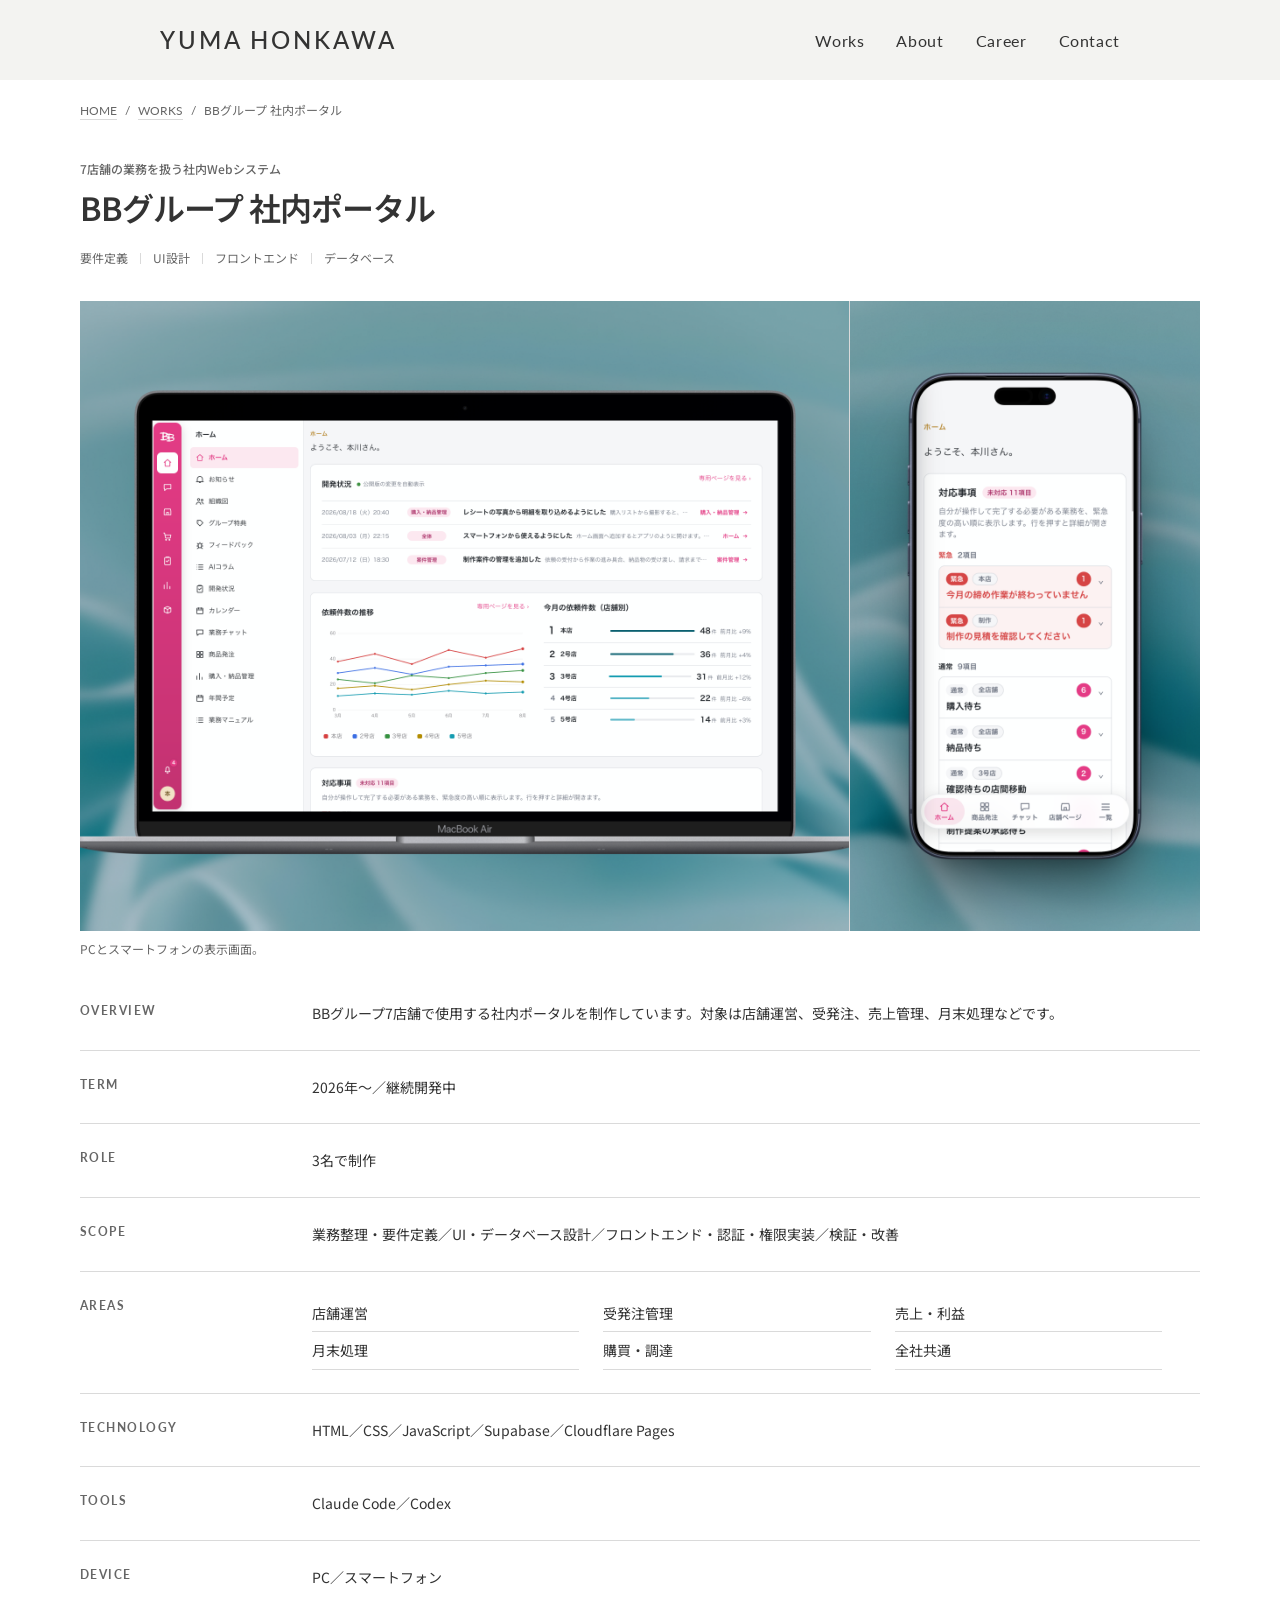
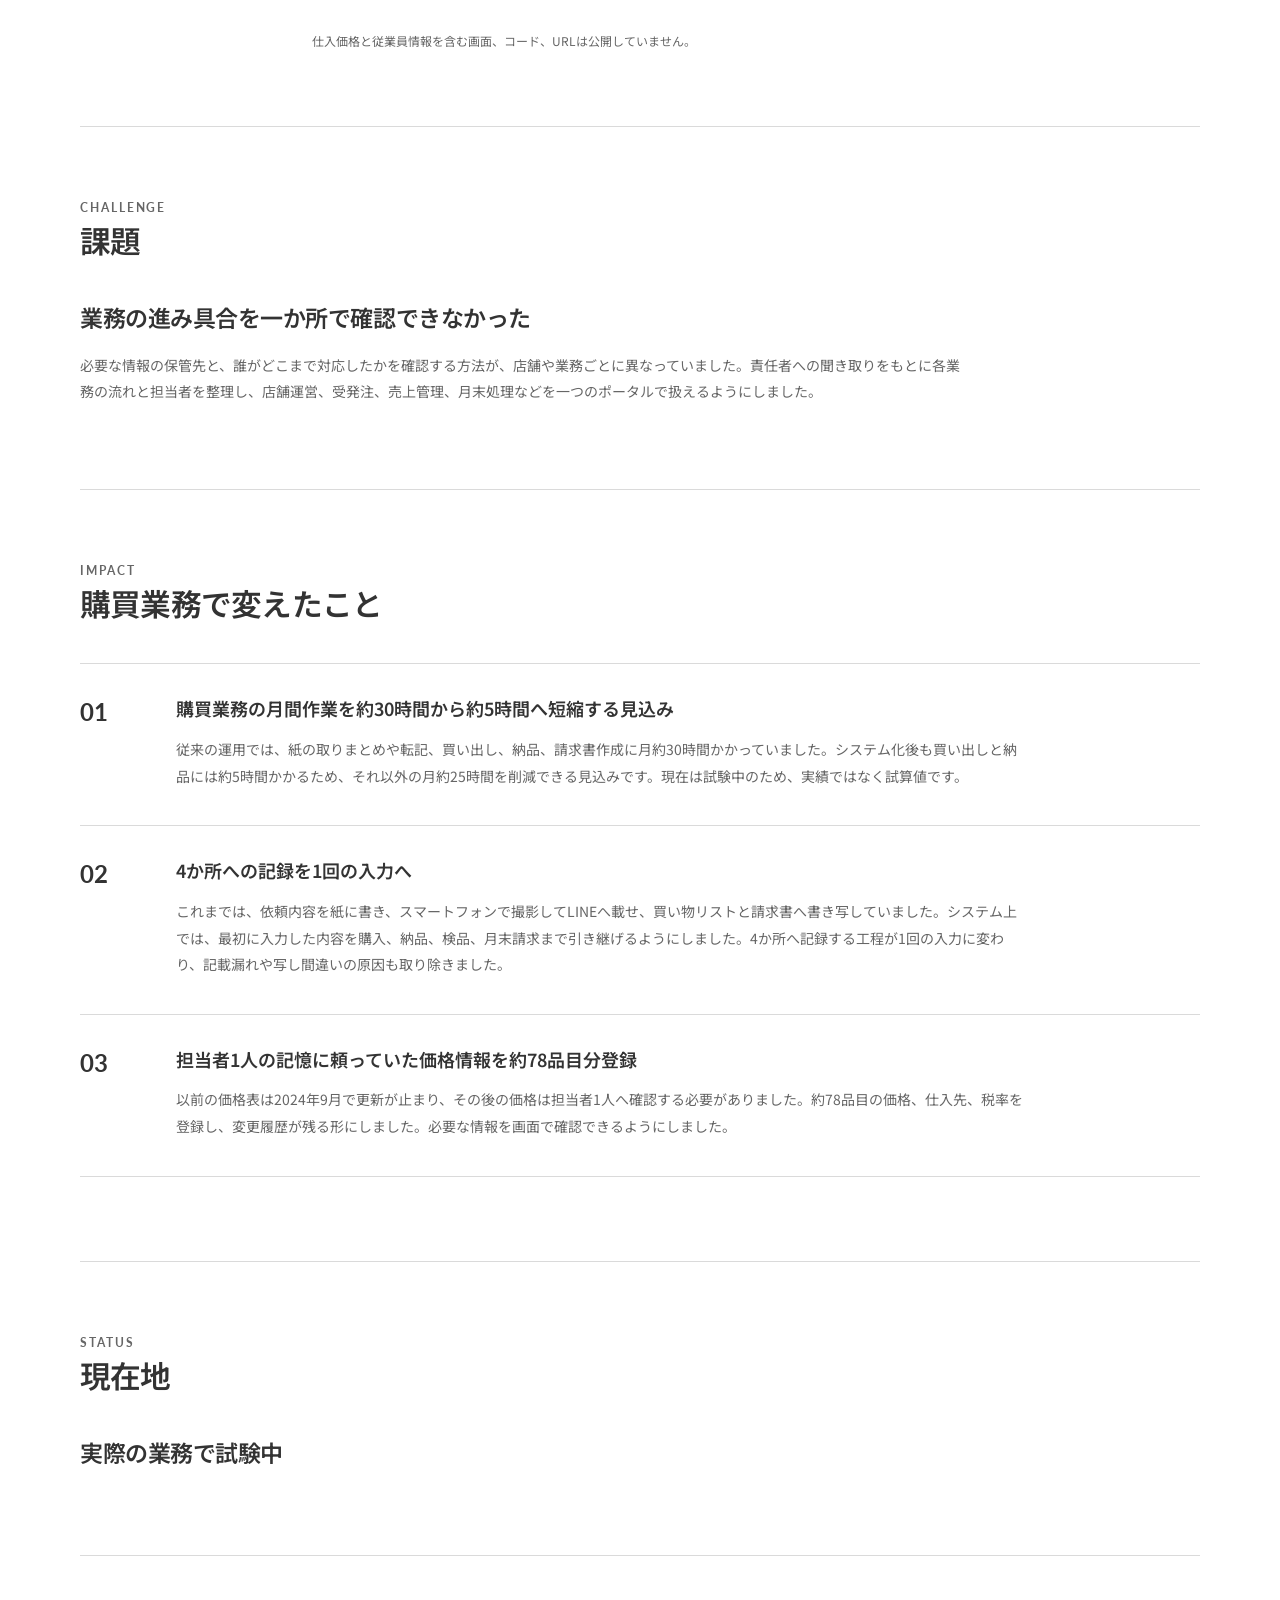
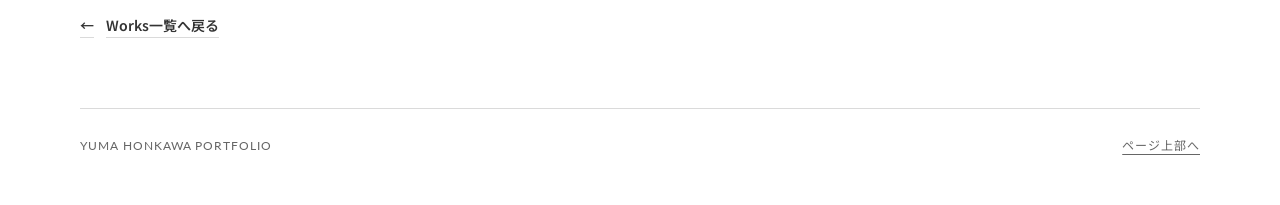
==== bb-portal.html @ 1f968e73 "works詳細ページ制作" ====
<!doctype html>
<html lang="ja">
    <head>
        <meta charset="UTF-8" />
        <meta name="viewport" content="width=device-width, initial-scale=1.0" />
        <title>BBグループ 社内ポータル｜本川悠真 Portfolio</title>
        <meta name="description" content="7店舗の複数業務を扱う社内ポータルの制作実績。" />

        <link rel="icon" href="favicon.ico" sizes="16x16 32x32 48x48" />
        <link rel="apple-touch-icon" href="apple-touch-icon.png" />

        <meta property="og:type" content="article" />
        <meta property="og:url" content="https://yuma-honkawa2026.github.io/bb-portal.html" />
        <meta property="og:title" content="BBグループ 社内ポータル｜本川悠真 Portfolio" />
        <meta property="og:description" content="7店舗の複数業務を扱う社内ポータルの制作実績。" />
        <meta property="og:site_name" content="本川悠真のPortfolio-Site" />
        <meta property="og:locale" content="ja_JP" />
        <meta property="og:image" content="https://yuma-honkawa2026.github.io/images/bb-portal-desktop.png" />

        <link rel="preconnect" href="https://fonts.googleapis.com" />
        <link rel="preconnect" href="https://fonts.gstatic.com" crossorigin />
        <link
            href="https://fonts.googleapis.com/css2?family=Lato:wght@400;500;700&family=Noto+Sans+JP:wght@300;400;500;600;700&display=swap"
            rel="stylesheet"
        />

        <link rel="stylesheet" href="css/ress.css" />
        <link rel="stylesheet" href="css/style.css" />
        <link rel="stylesheet" href="css/work-detail.css" />
    </head>

    <body class="p-case" id="top">
        <header class="l-header">
            <nav class="p-gnav" aria-label="グローバルナビゲーション">
                <a class="l-header__logo" href="./">YUMA HONKAWA</a>

                <ul class="p-gnav__list">
                    <li class="p-gnav__item"><a class="p-gnav__link" href="index.html#works">Works</a></li>
                    <li class="p-gnav__item"><a class="p-gnav__link" href="index.html#about">About</a></li>
                    <li class="p-gnav__item"><a class="p-gnav__link" href="index.html#career">Career</a></li>
                    <li class="p-gnav__item"><a class="p-gnav__link" href="index.html#contact">Contact</a></li>
                </ul>
            </nav>
        </header>

        <main class="p-case__main">
            <nav class="p-case__breadcrumb" aria-label="パンくずリスト">
                <a href="./">HOME</a>
                <span aria-hidden="true">/</span>
                <a href="index.html#works">WORKS</a>
                <span aria-hidden="true">/</span>
                <span>BBグループ 社内ポータル</span>
            </nav>

            <article>
                <header class="p-case__header">
                    <p class="p-case__type">7店舗の業務を扱う社内Webシステム</p>
                    <h1 class="p-case__title">BBグループ 社内ポータル</h1>
                    <ul class="p-case__fields" aria-label="制作分野">
                        <li>要件定義</li>
                        <li>UI設計</li>
                        <li>フロントエンド</li>
                        <li>データベース</li>
                    </ul>
                </header>

                <figure class="p-case__visual">
                    <div class="p-case__showcase">
                        <div class="p-case__panel p-case__panel--desktop">
                            <img src="images/bb-portal-desktop.png" alt="ノートパソコンに表示した社内ポータルのPC画面" />
                        </div>
                        <div class="p-case__panel p-case__panel--mobile">
                            <img src="images/bb-portal-mobile.png" alt="スマートフォンに表示した社内ポータルの画面" />
                        </div>
                    </div>
                    <figcaption>PCとスマートフォンの表示画面。</figcaption>
                </figure>

                <section class="p-case__facts" aria-label="制作情報">
                    <dl>
                        <div class="p-case__fact p-case__fact--overview">
                            <dt>OVERVIEW</dt>
                            <dd>BBグループ7店舗で使用する社内ポータルを制作しています。対象は店舗運営、受発注、売上管理、月末処理などです。</dd>
                        </div>
                        <div class="p-case__fact">
                            <dt>TERM</dt>
                            <dd>2026年〜／継続開発中</dd>
                        </div>
                        <div class="p-case__fact">
                            <dt>ROLE</dt>
                            <dd>3名で制作</dd>
                        </div>
                        <div class="p-case__fact">
                            <dt>SCOPE</dt>
                            <dd>業務整理・要件定義／UI・データベース設計／フロントエンド・認証・権限実装／検証・改善</dd>
                        </div>
                        <div class="p-case__fact">
                            <dt>AREAS</dt>
                            <dd>
                                <ul class="p-case__areas">
                                    <li>店舗運営</li>
                                    <li>受発注管理</li>
                                    <li>売上・利益</li>
                                    <li>月末処理</li>
                                    <li>購買・調達</li>
                                    <li>全社共通</li>
                                </ul>
                            </dd>
                        </div>
                        <div class="p-case__fact">
                            <dt>TECHNOLOGY</dt>
                            <dd>HTML／CSS／JavaScript／Supabase／Cloudflare Pages</dd>
                        </div>
                        <div class="p-case__fact">
                            <dt>TOOLS</dt>
                            <dd>Claude Code／Codex</dd>
                        </div>
                        <div class="p-case__fact">
                            <dt>DEVICE</dt>
                            <dd>PC／スマートフォン</dd>
                        </div>
                    </dl>
                    <p class="p-case__confidentiality">仕入価格と従業員情報を含む画面、コード、URLは公開していません。</p>
                </section>

                <section class="p-case__section" aria-labelledby="challenge-title">
                    <div class="p-case__section-head">
                        <p>CHALLENGE</p>
                        <h2 id="challenge-title">課題</h2>
                    </div>
                    <div class="p-case__section-body">
                        <h3>業務の進み具合を一か所で確認できなかった</h3>
                        <p>
                            必要な情報の保管先と、誰がどこまで対応したかを確認する方法が、店舗や業務ごとに異なっていました。責任者への聞き取りをもとに各業務の流れと担当者を整理し、店舗運営、受発注、売上管理、月末処理などを一つのポータルで扱えるようにしました。
                        </p>
                    </div>
                </section>

                <section class="p-case__section" aria-labelledby="approach-title">
                    <div class="p-case__section-head">
                        <p>IMPACT</p>
                        <h2 id="approach-title">購買業務で変えたこと</h2>
                    </div>
                    <ol class="p-case__points">
                        <li>
                            <span class="p-case__point-number">01</span>
                            <div>
                                <h3>購買業務の月間作業を約30時間から約5時間へ短縮する見込み</h3>
                                <p>
                                    従来の運用では、紙の取りまとめや転記、買い出し、納品、請求書作成に月約30時間かかっていました。システム化後も買い出しと納品には約5時間かかるため、それ以外の月約25時間を削減できる見込みです。現在は試験中のため、実績ではなく試算値です。
                                </p>
                            </div>
                        </li>
                        <li>
                            <span class="p-case__point-number">02</span>
                            <div>
                                <h3>4か所への記録を1回の入力へ</h3>
                                <p>
                                    これまでは、依頼内容を紙に書き、スマートフォンで撮影してLINEへ載せ、買い物リストと請求書へ書き写していました。システム上では、最初に入力した内容を購入、納品、検品、月末請求まで引き継げるようにしました。4か所へ記録する工程が1回の入力に変わり、記載漏れや写し間違いの原因も取り除きました。
                                </p>
                            </div>
                        </li>
                        <li>
                            <span class="p-case__point-number">03</span>
                            <div>
                                <h3>担当者1人の記憶に頼っていた価格情報を約78品目分登録</h3>
                                <p>
                                    以前の価格表は2024年9月で更新が止まり、その後の価格は担当者1人へ確認する必要がありました。約78品目の価格、仕入先、税率を登録し、変更履歴が残る形にしました。必要な情報を画面で確認できるようにしました。
                                </p>
                            </div>
                        </li>
                    </ol>
                </section>

                <section class="p-case__section" aria-labelledby="outcome-title">
                    <div class="p-case__section-head">
                        <p>STATUS</p>
                        <h2 id="outcome-title">現在地</h2>
                    </div>
                    <div class="p-case__section-body">
                        <h3>実際の業務で試験中</h3>
                    </div>
                </section>
            </article>

            <nav class="p-case__back" aria-label="作品一覧へ戻る">
                <a href="index.html#works">
                    <span aria-hidden="true">←</span>
                    <span>Works一覧へ戻る</span>
                </a>
            </nav>
        </main>

        <footer class="p-case__footer">
            <p>YUMA HONKAWA PORTFOLIO</p>
            <a href="#top">ページ上部へ</a>
        </footer>
    </body>
</html>
---- css/ress.css ----
/* resset.dev • v5.0.2 */

/* # =================================================================
  # Global selectors
   # ================================================================= */

html {
  box-sizing: border-box;
  -webkit-text-size-adjust: 100%; /* Prevent adjustments of font size after orientation changes in iOS */
  word-break: normal;
  -moz-tab-size: 4;
  tab-size: 4;
}

*,
::before,
::after {
  background-repeat: no-repeat; /* Set `background-repeat: no-repeat` to all elements and pseudo elements */
  box-sizing: inherit;
}

::before,
::after {
  text-decoration: inherit; /* Inherit text-decoration and vertical align to ::before and ::after pseudo elements */
  vertical-align: inherit;
}

* {
  padding: 0; /* Reset `padding` and `margin` of all elements */
  margin: 0;
}

/* # =================================================================
  # General elements
   # ================================================================= */

hr {
  overflow: visible; /* Show the overflow in Edge and IE */
  height: 0; /* Add the correct box sizing in Firefox */
  color: inherit; /* Correct border color in Firefox. */
}

details,
main {
  display: block; /* Render the `main` element consistently in IE. */
}

summary {
  display: list-item; /* Add the correct display in all browsers */
}

small {
  font-size: 80%; /* Set font-size to 80% in `small` elements */
}

[hidden] {
  display: none; /* Add the correct display in IE */
}

abbr[title] {
  border-bottom: none; /* Remove the bottom border in Chrome 57 */
  /* Add the correct text decoration in Chrome, Edge, IE, Opera, and Safari */
  text-decoration: underline;
  text-decoration: underline dotted;
}

a {
  background-color: transparent; /* Remove the gray background on active links in IE 10 */
}

a:active,
a:hover {
  outline-width: 0; /* Remove the outline when hovering in all browsers */
}

code,
kbd,
pre,
samp {
  font-family: monospace, monospace; /* Specify the font family of code elements */
}

pre {
  font-size: 1em; /* Correct the odd `em` font sizing in all browsers */
}

b,
strong {
  font-weight: bolder; /* Add the correct font weight in Chrome, Edge, and Safari */
}

/* https://gist.github.com/unruthless/413930 */
sub,
sup {
  font-size: 75%;
  line-height: 0;
  position: relative;
  vertical-align: baseline;
}

sub {
  bottom: -0.25em;
}

sup {
  top: -0.5em;
}

table {
  border-color: inherit; /* Correct border color in all Chrome, Edge, and Safari. */
  text-indent: 0; /* Remove text indentation in Chrome, Edge, and Safari */
}

iframe {
  border-style: none;
}

/* # =================================================================
  # Forms
   # ================================================================= */

input {
  border-radius: 0;
}

[type='number']::-webkit-inner-spin-button,
[type='number']::-webkit-outer-spin-button {
  height: auto; /* Correct the cursor style of increment and decrement buttons in Chrome */
}

[type='search'] {
  -webkit-appearance: textfield; /* Correct the odd appearance in Chrome and Safari */
  outline-offset: -2px; /* Correct the outline style in Safari */
}

[type='search']::-webkit-search-decoration {
  -webkit-appearance: none; /* Remove the inner padding in Chrome and Safari on macOS */
}

textarea {
  overflow: auto; /* Internet Explorer 11+ */
  resize: vertical; /* Specify textarea resizability */
}

button,
input,
optgroup,
select,
textarea {
  font: inherit; /* Specify font inheritance of form elements */
}

optgroup {
  font-weight: bold; /* Restore the font weight unset by the previous rule */
}

button {
  overflow: visible; /* Address `overflow` set to `hidden` in IE 8/9/10/11 */
}

button,
select {
  text-transform: none; /* Firefox 40+, Internet Explorer 11- */
}

/* Apply cursor pointer to button elements */
button,
[type='button'],
[type='reset'],
[type='submit'],
[role='button'] {
  cursor: pointer;
}

/* Remove inner padding and border in Firefox 4+ */
button::-moz-focus-inner,
[type='button']::-moz-focus-inner,
[type='reset']::-moz-focus-inner,
[type='submit']::-moz-focus-inner {
  border-style: none;
  padding: 0;
}

/* Replace focus style removed in the border reset above */
button:-moz-focusring,
[type='button']::-moz-focus-inner,
[type='reset']::-moz-focus-inner,
[type='submit']::-moz-focus-inner {
  outline: 1px dotted ButtonText;
}

button,
html [type='button'], /* Prevent a WebKit bug where (2) destroys native `audio` and `video`controls in Android 4 */
[type='reset'],
[type='submit'] {
  -webkit-appearance: button; /* Correct the inability to style clickable types in iOS */
}

/* Remove the default button styling in all browsers */
button,
input,
select,
textarea {
  background-color: transparent;
  border-style: none;
}

a:focus,
button:focus,
input:focus,
select:focus,
textarea:focus {
  outline-width: 0;
}

/* Style select like a standard input */
select {
  -moz-appearance: none; /* Firefox 36+ */
  -webkit-appearance: none; /* Chrome 41+ */
}

select::-ms-expand {
  display: none; /* Internet Explorer 11+ */
}

select::-ms-value {
  color: currentColor; /* Internet Explorer 11+ */
}

legend {
  border: 0; /* Correct `color` not being inherited in IE 8/9/10/11 */
  color: inherit; /* Correct the color inheritance from `fieldset` elements in IE */
  display: table; /* Correct the text wrapping in Edge and IE */
  max-width: 100%; /* Correct the text wrapping in Edge and IE */
  white-space: normal; /* Correct the text wrapping in Edge and IE */
  max-width: 100%; /* Correct the text wrapping in Edge 18- and IE */
}

::-webkit-file-upload-button {
  /* Correct the inability to style clickable types in iOS and Safari */
  -webkit-appearance: button;
  color: inherit;
  font: inherit; /* Change font properties to `inherit` in Chrome and Safari */
}

/* Replace pointer cursor in disabled elements */
[disabled] {
  cursor: default;
}

/* # =================================================================
  # Specify media element style
   # ================================================================= */

img {
  border-style: none; /* Remove border when inside `a` element in IE 8/9/10 */
}

/* Add the correct vertical alignment in Chrome, Firefox, and Opera */
progress {
  vertical-align: baseline;
}

/* # =================================================================
  # Accessibility
   # ================================================================= */

/* Specify the progress cursor of updating elements */
[aria-busy='true'] {
  cursor: progress;
}

/* Specify the pointer cursor of trigger elements */
[aria-controls] {
  cursor: pointer;
}

/* Specify the unstyled cursor of disabled, not-editable, or otherwise inoperable elements */
[aria-disabled='true'] {
  cursor: default;
}
---- css/style.css ----
@charset "UTF-8";

:root {
    /* 基本色・背景 */
    --black: #0a0a0a;
    --white: #ffffff;
    --color-base-dark: #383838;
    --color-base-darker: #151515;
    --color-base-light: #f1f1ee;
    --color-base-lighter: #f1f1f1;
    --color-accent-accent: #072c53;

    /* 濃い面のテキスト */
    --color-on-accent: #f1f1f1;
    --color-on-accent-weak: rgba(241, 241, 241, 0.82);
    --color-on-accent-sub: rgba(241, 241, 241, 0.68);
    --border-on-accent: rgba(241, 241, 241, 0.2);

    --shadow-inset:
        inset 0 14px 26px -14px rgba(0, 0, 0, 0.55), inset 0 -14px 26px -14px rgba(0, 0, 0, 0.55);

    /* 明るい面の罫線 */
    --border-on-light: rgba(51, 51, 51, 0.18);
    --border-on-light-weak: rgba(51, 51, 51, 0.12);

    /* サーフェス */
    --surface-glass-100: rgba(255, 255, 255, 0.2);
    --surface-glass-200: rgba(255, 255, 255, 0.4);
    --surface-glass-300: rgba(255, 255, 255, 0.7);
    --surface-glass-400: rgba(255, 255, 255, 0.9);
    --surface-accent-100: rgba(20, 37, 130, 0.8);

    /* ボーダー */
    --border-glass-100: rgba(255, 255, 255, 0.2);
    --border-glass-200: rgba(255, 255, 255, 0.4);
    --border-glass-300: rgba(255, 255, 255, 0.7);
    --border-accent-100: rgba(20, 37, 130, 0.8);

    /* シャドウ */
    --shadow-100: 0 1px 1px hsl(0deg 0% 0% / 0.06), 0 2px 2px hsl(0deg 0% 0% / 0.06), 0 4px 4px hsl(0deg 0% 0% / 0.06);
    --shadow-200:
        0 1px 1px hsl(0deg 0% 0% / 0.075), 0 2px 2px hsl(0deg 0% 0% / 0.075), 0 4px 4px hsl(0deg 0% 0% / 0.075),
        0 8px 8px hsl(0deg 0% 0% / 0.075), 0 16px 16px hsl(0deg 0% 0% / 0.075);
    --shadow-300:
        0 1px 1px hsl(0deg 0% 0% / 0.075), 0 2px 2px hsl(0deg 0% 0% / 0.075), 0 4px 4px hsl(0deg 0% 0% / 0.075),
        0 8px 8px hsl(0deg 0% 0% / 0.075), 0 16px 16px hsl(0deg 0% 0% / 0.075), 0 32px 32px hsl(0deg 0% 0% / 0.075);

    /* ぼかし（ガラス） */
    --blur-100: blur(0.5rem);
    --blur-200: blur(1rem);
    --blur-300: blur(1.25rem);

    /* テキスト */
    --color-text-main: #333333;
    --color-text-sub: #666666;

    --font-size-100: 0.75rem; /* 12px */
    --font-size-200: 0.875rem; /* 14px */
    --font-size-300: 1rem; /* 16px */
    --font-size-400: 1.125rem; /* 18px */
    --font-size-500: 1.25rem; /* 20px */
    --font-size-550: 1.35rem;
    --font-size-600: 1.5rem; /* 24px */
    --font-size-700: 2rem; /* 32px */
    --font-size-750: 2.5rem;
    --font-size-800: 3rem; /* 48px */
    --font-size-850: 4rem; /* 64px*/
    --font-size-900: 5rem; /* 80px */

    /* font-family */
    --font-family-base: "Noto Sans JP", sans-serif;
    --font-family-en: "Lato", "Noto Sans JP", sans-serif;

    /* 余白 */
    --spacing-100: 0.25rem; /* 4px */
    --spacing-200: 0.5rem; /* 8px */
    --spacing-300: 0.75rem; /* 12px */
    --spacing-400: 1rem; /* 16px */
    --spacing-500: 1.5rem; /* 24px */
    --spacing-600: 2rem; /* 32px */
    --spacing-650: 2.5rem; /* 40px */
    --spacing-700: 3rem; /* 48px */
    --spacing-750: 3.5rem; /* 56px */
    --spacing-800: 4rem; /* 64px */
    --spacing-850: 5rem; /* 80px */
    --spacing-900: 6rem; /* 96px */

    --letter-spacing-100: 0.02em;
    --letter-spacing-200: 0.04em;
    --letter-spacing-300: 0.08em;
    --letter-spacing-400: 0.12em;
    --letter-spacing-500: 0.16em;

    /* ボーダー半径 */
    --radius-100: 0.25rem;
    --radius-200: 0.5rem;
    --radius-300: 0.75rem;
    --radius-400: 1rem;
    --radius-full: 9999px; /* 完全な円 */

    /* その他 */
    --ease-out: cubic-bezier(0.16, 1, 0.3, 1);
    --duration-base: 0.4s;
}

/* ==============================
    Foundation
============================== */
html {
    /* JavaScriptが動く時は js/main.js の自前スクロールが使われる。ここは効かない時の受け皿 */
    scroll-behavior: smooth;
}

/* 動きを減らす設定にしている人には、滑らせず即座に移す */
@media (prefers-reduced-motion: reduce) {
    html {
        scroll-behavior: auto;
    }
}

body {
    margin: 0;
    background-color: var(--color-base-light);
    color: var(--color-text-main);
    line-height: 1.5;
    min-width: 0;
    font-family: var(--font-family-base);
}

a {
    text-decoration: none;
    color: inherit;
}

ul,
ol {
    list-style: none;
    padding: 0;
    margin: 0;
}

img {
    max-width: 100%;
    height: auto;
    display: block;
}

button,
input,
textarea,
select {
    font: inherit;
}

button {
    padding: 0;
    border: 0;
    background: transparent;
    cursor: pointer;
}

address {
    font-style: normal;
}

/* ==============================
    Layout
============================== */
.l-header {
    height: 80px;
    position: sticky;
    top: 0;
    z-index: 100;
    backdrop-filter: blur(8px);
    background-color: rgba(241, 241, 238, 0.82);
    transition:
        background-color var(--duration-base) var(--ease-out),
        color var(--duration-base) var(--ease-out);
}

body.is-header-dark .l-header:not(.is-open) {
    background-color: rgba(7, 44, 83, 0.82);
    color: var(--color-on-accent);
}

.l-footer {
    padding-top: 0;
    background-color: var(--color-accent-accent);
    color: var(--color-on-accent);
}

.l-inner {
    width: min(960px, 100% - var(--spacing-700));
    margin: 0 auto;
}

.l-section {
    padding-block: clamp(var(--spacing-750), 6vw, var(--spacing-850));
    scroll-margin-top: 80px;
}

@media (max-width: 768px) {
    /* スマホのナビは画面下のタブバーが持つので、ヘッダーは固定しない */
    .l-header {
        position: static;
    }

    /* 固定ヘッダーが無くなった分、区画へ飛んだ時に上へ空ける量も減らす */
    .l-section {
        scroll-margin-top: var(--spacing-400);
    }
}

/* ==============================
    共通
============================== */

.c-section-head {
    display: flex;
    justify-content: space-between;
    align-items: flex-end;
    gap: var(--spacing-500);
    padding-bottom: var(--spacing-500);
    margin-bottom: var(--spacing-750);
    border-bottom: 1px solid rgba(51, 51, 51, 0.18);
}

.c-section-title {
    font-size: clamp(var(--font-size-700), 4vw, var(--font-size-800));
    font-family: var(--font-family-en);
    font-weight: 700;
    letter-spacing: var(--letter-spacing-400);
    line-height: 1;
    margin: 0;
    text-align: left;
}

.c-section-subtitle {
    font-size: var(--font-size-200);
    font-family: var(--font-family-base);
    font-weight: 400;
    letter-spacing: var(--letter-spacing-200);
    line-height: 1.5;
    margin: 0;
    text-align: right;
    color: var(--color-text-sub);
}

.c-section-head--aside {
    display: block;
    padding: 0;
    margin: 0;
    border: 0;
}

.c-section-head--aside .c-section-subtitle {
    margin-top: var(--spacing-300);
    text-align: left;
}

.c-section-head--contact {
    display: block;
    padding: 0;
    margin-bottom: var(--spacing-650);
    border: 0;
}

.c-section-head--contact .c-section-title,
.c-section-head--contact .c-section-subtitle {
    text-align: left;
}

.c-section-head--contact .c-section-title {
    color: var(--color-on-accent);
}

.c-section-head--contact .c-section-subtitle {
    margin-top: var(--spacing-400);
    color: var(--color-on-accent-sub);
}

.p-gnav__link,
.p-contact__mail,
.p-contact__github {
    padding-bottom: var(--spacing-100);
    background-image: linear-gradient(currentColor, currentColor);
    background-repeat: no-repeat;
    background-size: 0 1px;
    background-position: 0 100%;
    transition: background-size var(--duration-base) var(--ease-out);
}

/* 指で触った時に出ないよう、マウスがある環境だけに限定する */
@media (hover: hover) and (min-width: 769px) {
    .p-gnav__link:hover,
    .p-fnav__link:hover,
    .p-contact__mail:hover,
    .p-contact__github:hover {
        background-size: 100% 1px;
    }
}

a:focus-visible,
button:focus-visible {
    outline: 2px solid currentColor;
    outline-offset: var(--spacing-200);
}

.p-about,
.p-skills,
.l-footer {
    box-shadow: var(--shadow-inset);
}


/* ==============================
    header
============================== */
.p-gnav {
    display: flex;
    align-items: center;
    justify-content: space-between;
    width: min(960px, 100% - var(--spacing-700));
    padding-inline: 0;
    margin-inline: auto;
    height: 100%;
}

.p-gnav__list {
    display: flex;
    gap: var(--spacing-600);
}

.l-header__logo {
    font-size: var(--font-size-600);
    font-weight: 500;
    font-family: var(--font-family-en);
    letter-spacing: var(--letter-spacing-400);
    white-space: nowrap;
}

.p-gnav__link {
    font-size: var(--font-size-300);
    font-weight: 400;
    font-family: var(--font-family-en);
    letter-spacing: var(--letter-spacing-200);
}



@media (max-width: 768px) {
    .l-header {
        height: auto;
    }

    .p-gnav {
        min-height: 80px;
        height: auto;
    }

    .l-header__logo {
        letter-spacing: var(--letter-spacing-100);
        line-height: 1;
        white-space: normal;
    }

    /* スマホのナビは画面下のタブバーが持つので、ヘッダーの一覧は出さない */
    .p-gnav__list {
        display: none;
    }
}

/* ==============================
    hero
============================== */
.p-hero {
    width: 100%;
    margin-bottom: 0;
}

.p-hero__image {
    width: 100%;
    height: clamp(320px, 62vh, 760px);
    object-fit: cover;
    object-position: 50% 35%;
}

.p-hero__detail {
    display: flex;
    justify-content: space-between;
    align-items: flex-end;
    gap: var(--spacing-600);
    margin-top: var(--spacing-650);
    padding-bottom: var(--spacing-600);
    border-bottom: 1px solid rgba(51, 51, 51, 0.16);
}

.p-hero__name-en {
    font-size: var(--font-size-200);
    font-weight: 700;
    letter-spacing: var(--letter-spacing-500);
    line-height: 1.3;
    margin-bottom: var(--spacing-200);
    color: var(--color-text-sub);
}

.p-hero__name-ja {
    font-size: var(--font-size-800);
    font-weight: 700;
    letter-spacing: var(--letter-spacing-300);
    line-height: 1;
}

.p-hero__role {
    margin-top: var(--spacing-400);
    font-size: var(--font-size-200);
    font-weight: 500;
    line-height: 1.5;
    letter-spacing: var(--letter-spacing-300);
    color: var(--color-text-sub);
}

.p-hero__school {
    font-size: var(--font-size-200);
    font-weight: 400;
    letter-spacing: var(--letter-spacing-200);
    line-height: 1.9;
    text-align: right;
    color: var(--color-text-sub);
}

@media (max-width: 768px) {
    .p-hero__detail {
        display: block;
    }

    .p-hero__name-ja {
        font-size: var(--font-size-700);
    }

    .p-hero__school {
        margin-top: var(--spacing-400);
        text-align: left;
    }
}

/* ==============================
    work
============================== */
.p-work {
    padding-block: clamp(var(--spacing-800), 8vw, var(--spacing-900));
}

.p-work__list {
    display: grid;
    grid-template-columns: repeat(auto-fit, minmax(min(100%, 320px), 1fr));
    gap: var(--spacing-850) var(--spacing-700);
    padding-inline: 0;
}

.p-work__item {
    width: auto;
    display: flex;
    flex-direction: column;
}

.p-work__image {
    width: 100%;
    height: auto;
    aspect-ratio: 16 / 9;
    object-fit: cover;
    box-shadow: var(--shadow-200);
}

.p-work__media--link {
    display: block;
    overflow: hidden;
}

.p-work__media--link .p-work__image {
    transition: transform 0.6s var(--ease-out);
}

/* 指で触った時に出ないよう、マウスがある環境だけに限定する */
@media (hover: hover) and (min-width: 769px) {
    .p-work__media--link:hover .p-work__image {
        transform: scale(1.04);
    }
}

.p-work__detail-title-link {
    background-image: linear-gradient(currentColor, currentColor);
    background-repeat: no-repeat;
    background-size: 0 1px;
    background-position: 0 100%;
    padding-bottom: 2px;
    transition: background-size var(--duration-base) var(--ease-out);
}

/* 指で触った時に出ないよう、マウスがある環境だけに限定する */
@media (hover: hover) and (min-width: 769px) {
    .p-work__item:hover .p-work__detail-title-link,
    .p-work__detail-title-link:hover {
        background-size: 100% 1px;
    }
}

.p-work__detail {
    display: flex;
    flex-direction: column;
    flex: 1;
}

.p-work__detail-label {
    font-size: var(--font-size-100);
    font-weight: 500;
    margin: var(--spacing-500) 0 var(--spacing-200) 0;
    line-height: 1.5;
    letter-spacing: var(--letter-spacing-300);
    width: fit-content;
    color: var(--color-text-sub);
}

.p-work__detail-title {
    font-size: var(--font-size-600);
    font-weight: 500;
    letter-spacing: var(--letter-spacing-200);
    line-height: 1.3;
}

.p-work__detail-result {
    position: relative;
    isolation: isolate;
    overflow: hidden;
    margin-top: var(--spacing-400);
    padding: var(--spacing-300) var(--spacing-400);
    font-size: var(--font-size-400);
    font-weight: 600;
    letter-spacing: var(--letter-spacing-100);
    line-height: 1.4;
    text-wrap: balance;
    overflow-wrap: anywhere;
    color: var(--color-on-accent);
}

.p-work__detail-result::before {
    content: "";
    position: absolute;
    inset: 0;
    z-index: -1;
    background-color: var(--color-accent-accent);
    transform: scaleX(1);
    transform-origin: left center;
}

.p-work__detail-result-text {
    display: block;
    opacity: 1;
    transform: translateX(0);
}

.p-work__detail-result.is-reveal-ready::before {
    transform: scaleX(0);
}

.p-work__detail-result.is-reveal-ready .p-work__detail-result-text {
    opacity: 0;
    transform: translateX(-0.5rem);
}

.p-work__detail-result.is-reveal-ready.is-revealed::before {
    transform: scaleX(1);
    transition: transform 0.85s var(--ease-out);
}

.p-work__detail-result.is-reveal-ready.is-revealed .p-work__detail-result-text {
    opacity: 1;
    transform: translateX(0);
    transition:
        opacity 0.3s ease-out 0.12s,
        transform 0.45s var(--ease-out) 0.12s;
}

.p-work__detail-text {
    font-size: var(--font-size-300);
    font-weight: 400;
    letter-spacing: var(--letter-spacing-200);
    line-height: 1.5;
    margin-block: var(--spacing-300) var(--spacing-500);
    color: var(--color-text-sub);
}

.p-work__detail-role {
    display: grid;
    gap: var(--spacing-100);
    font-size: var(--font-size-200);
    font-weight: 400;
    letter-spacing: var(--letter-spacing-100);
    line-height: 1.7;
    color: var(--color-text-sub);
    border-top: 1px solid rgba(51, 51, 51, 0.24);
    padding-top: var(--spacing-400);
    margin-top: auto;
}

.p-work__detail-row {
    display: grid;
    grid-template-columns: 5.5rem minmax(0, 1fr);
    column-gap: var(--spacing-300);
    align-items: baseline;
}

.p-work__detail-term {
    font-weight: 500;
}

.p-work__detail-term::after {
    content: "";
}

.p-work__detail-desc {
    margin: 0;
}

.p-work__detail-link {
    text-decoration: underline;
    text-underline-offset: var(--spacing-100);
    text-decoration-thickness: 1px;
}

.p-work__detail-link::after {
    content: "↗︎";
    display: inline-block;
    text-decoration: none;
    transition: transform 0.25s var(--ease-out);
}

/* 指で触った時に出ないよう、マウスがある環境だけに限定する */
@media (hover: hover) and (min-width: 769px) {
    .p-work__detail-link:hover::after {
        transform: translate(3px, -3px);
    }
}

@media (max-width: 480px) {
    .p-work__list {
        row-gap: var(--spacing-800);
    }

    .p-work__detail-result {
        padding: var(--spacing-300);
        font-size: var(--font-size-300);
        line-height: 1.45;
        text-wrap: pretty;
    }

    /* 狭い幅では帯の展開中に白文字だけが先へ出るので、最初から完成形を見せる */
    .p-work__detail-result.is-reveal-ready::before,
    .p-work__detail-result.is-reveal-ready.is-revealed::before {
        transform: scaleX(1);
        transition: none;
    }

    .p-work__detail-result.is-reveal-ready .p-work__detail-result-text,
    .p-work__detail-result.is-reveal-ready.is-revealed .p-work__detail-result-text {
        opacity: 1;
        transform: translateX(0);
        transition: none;
    }

    .p-work__detail-row {
        grid-template-columns: 4.75rem minmax(0, 1fr);
    }
}

@media (prefers-reduced-motion: reduce) {
    .p-work__detail-result.is-reveal-ready::before {
        transform: scaleX(1);
        transition: none;
    }

    .p-work__detail-result.is-reveal-ready .p-work__detail-result-text {
        opacity: 1;
        transform: translateX(0);
        transition: none;
    }
}

/* ==============================
    about
============================== */
.p-about {
    background-color: var(--color-accent-accent);
    color: var(--color-base-lighter);
}

.p-about .l-inner {
    display: grid;
    grid-template-columns: minmax(150px, 0.32fr) minmax(0, 1fr);
    gap: clamp(var(--spacing-650), 7vw, var(--spacing-850));
    align-items: start;
}

.p-about .c-section-title,
.p-about .c-section-subtitle {
    color: var(--color-base-lighter);
}

.p-about .c-section-subtitle {
    color: rgba(241, 241, 241, 0.68);
}

.p-about__text {
    font-size: var(--font-size-300);
    font-weight: 400;
    line-height: 1.95;
    letter-spacing: var(--letter-spacing-100);
    color: rgba(241, 241, 241, 0.82);
    text-wrap: pretty;
}

.p-about__text + .p-about__text {
    margin-top: var(--spacing-500);
    padding-top: var(--spacing-500);
    border-top: 1px solid rgba(241, 241, 241, 0.18);
}

.p-about__facts {
    margin-top: var(--spacing-600);
    padding-top: var(--spacing-500);
    border-top: 1px solid rgba(241, 241, 241, 0.18);
}

.p-about__fact {
    display: grid;
    grid-template-columns: 8rem minmax(0, 1fr);
    gap: var(--spacing-500);
    align-items: baseline;
    padding-block: var(--spacing-300);
}

.p-about__fact + .p-about__fact {
    border-top: 1px solid rgba(241, 241, 241, 0.18);
}

.p-about__fact-term {
    font-size: var(--font-size-200);
    font-weight: 500;
    letter-spacing: var(--letter-spacing-200);
    color: var(--color-on-accent-sub);
}

.p-about__fact-desc {
    margin: 0;
    font-size: var(--font-size-300);
    font-weight: 400;
    line-height: 1.7;
    letter-spacing: var(--letter-spacing-100);
    color: var(--color-on-accent);
}

@media (max-width: 768px) {
    .p-about .l-inner {
        grid-template-columns: 1fr;
        gap: var(--spacing-600);
    }

    .p-about__lead {
        font-size: var(--font-size-500);
    }
}

/* ==============================
    activities
============================== */
.p-activities {
    background-color: var(--color-base-light);
}

.p-activities__body {
    display: grid;
    grid-template-columns: minmax(0, 0.86fr) minmax(0, 1fr);
    gap: clamp(var(--spacing-650), 5vw, var(--spacing-750));
    align-items: start;
}

.p-activities__figure {
    margin: 0;
}

.p-activities__media {
    position: relative;
    aspect-ratio: 4 / 3;
    box-shadow: var(--shadow-200);
}

.p-activities__image {
    width: 100%;
    height: 100%;
    object-fit: cover;
    display: block;
}

.p-activities__caption {
    margin-top: var(--spacing-300);
    font-size: var(--font-size-100);
    line-height: 1.8;
    letter-spacing: var(--letter-spacing-100);
    color: var(--color-text-sub);
}

.p-activities__row {
    display: grid;
    grid-template-columns: 10.5rem minmax(0, 1fr);
    gap: var(--spacing-400);
    align-items: start;
    padding-block: var(--spacing-300);
    border-top: 1px solid var(--border-on-light-weak);
}

.p-activities__row:last-child {
    border-bottom: 1px solid var(--border-on-light-weak);
}

.p-activities__org {
    font-size: var(--font-size-100);
    letter-spacing: var(--letter-spacing-300);
    color: var(--color-text-sub);
}

.p-activities__roles {
    display: grid;
    gap: var(--spacing-200);
    margin: 0;
}

.p-activities__role {
    display: block;
    font-size: var(--font-size-200);
    font-weight: 500;
    letter-spacing: var(--letter-spacing-100);
}

.p-activities__role small {
    margin-left: var(--spacing-200);
    font-size: var(--font-size-100);
    font-weight: 400;
    color: var(--color-text-sub);
}

@media (max-width: 768px) {
    .p-activities__body {
        grid-template-columns: 1fr;
        gap: var(--spacing-600);
    }

    .p-activities__row {
        grid-template-columns: 1fr;
        gap: var(--spacing-100);
    }
}

/* ==============================
    skills
============================== */
.p-skills {
    background-color: var(--color-accent-accent);
    color: var(--color-on-accent);
}

.p-skills .c-section-title {
    color: var(--color-on-accent);
}

.p-skills .c-section-subtitle {
    color: var(--color-on-accent-sub);
}

.p-skills .l-inner {
    display: grid;
    grid-template-columns: minmax(150px, 0.32fr) minmax(0, 1fr);
    gap: clamp(var(--spacing-650), 7vw, var(--spacing-850));
    align-items: start;
}

.p-skills__list {
    margin: 0;
    border-bottom: 1px solid var(--border-on-accent);
}

.p-skills__group {
    display: grid;
    grid-template-columns: 7.5rem minmax(0, 1fr);
    gap: var(--spacing-500);
    align-items: baseline;
    padding-block: var(--spacing-500);
    border-top: 1px solid var(--border-on-accent);
}

.p-skills__category {
    font-size: var(--font-size-200);
    font-weight: 700;
    letter-spacing: var(--letter-spacing-200);
    color: var(--color-on-accent-sub);
}

.p-skills__content {
    margin: 0;
}

.p-skills__items {
    display: flex;
    flex-wrap: wrap;
    gap: var(--spacing-200) var(--spacing-500);
    margin: 0;
    font-size: var(--font-size-300);
    font-family: var(--font-family-en);
    font-weight: 500;
    letter-spacing: var(--letter-spacing-100);
    line-height: 1.7;
}

.p-skills__description {
    display: block;
    margin-top: var(--spacing-200);
    font-size: var(--font-size-100);
    line-height: 1.8;
    letter-spacing: var(--letter-spacing-100);
    color: var(--color-on-accent-sub);
}

.p-skills__item {
    white-space: nowrap;
}

@media (max-width: 768px) {
    .p-skills .l-inner {
        grid-template-columns: 1fr;
        gap: var(--spacing-600);
    }
}

@media (max-width: 480px) {
    .p-skills__group {
        grid-template-columns: 1fr;
        gap: var(--spacing-200);
    }
}

/* ==============================
    career
============================== */
.p-career {
    --career-date-width: 50px;
    --career-marker-width: 40px;
    --career-month-height: 1rem;
    --career-months: 63;
    --career-line-color: var(--color-text-main);
    --career-card-bg: rgba(255, 255, 255, 0.66);
    --career-card-bg-hover: var(--white);
    background-color: var(--color-base-light);
    border-block: 1px solid var(--border-on-light-weak);
    box-shadow: none;
    padding-block: clamp(var(--spacing-800), 8vw, var(--spacing-900));
}

.p-career .c-section-title {
    color: var(--color-text-main);
}

.p-career .c-section-head {
    border-bottom-color: var(--border-on-light);
}

.p-career .c-section-subtitle {
    color: var(--color-text-sub);
}

.p-career__body {
    display: grid;
    grid-template-columns: minmax(0, 0.72fr) minmax(0, 1fr);
    column-gap: var(--spacing-700);
    min-width: 0;
}

.p-timeline {
    position: relative;
    min-width: 0;
}

.p-timeline__list {
    position: relative;
    min-height: calc(var(--career-months) * var(--career-month-height) + 2rem);
}

.p-timeline__item {
    position: absolute;
    top: calc((var(--career-start) + var(--career-shift, 0) - var(--career-lift, 0)) * var(--career-month-height));
    left: 0;
    display: grid;
    grid-template-columns: var(--career-date-width) var(--career-marker-width) minmax(0, 1fr);
    align-items: start;
    width: 100%;
}

.p-timeline__date {
    grid-column: 1;
    justify-self: start;
    padding-right: var(--spacing-300);
    font-size: var(--font-size-200);
    font-weight: 400;
    line-height: 1.4;
    letter-spacing: var(--letter-spacing-200);
    color: var(--career-line-color);
    font-variant-numeric: tabular-nums;
}

.p-timeline__body {
    grid-column: 3;
    min-width: 0;
}

.p-timeline__title {
    margin: 0;
    font-size: var(--font-size-400);
    font-weight: 400;
    letter-spacing: var(--letter-spacing-300);
    line-height: 1.4;
    color: var(--color-text-main);
}

.p-timeline__subtitle {
    font-size: var(--font-size-100);
    font-weight: 300;
    letter-spacing: var(--letter-spacing-300);
    line-height: 1;
    color: var(--color-text-sub);
}

.p-timeline__item::before {
    content: "";
    grid-column: 2;
    grid-row: 1;
    justify-self: center;
    position: relative;
    top: 0.5em;
    z-index: 1;
    width: 10px;
    height: 10px;
    border-radius: var(--radius-full);
    background-color: var(--career-line-color);
}

.p-timeline__item::after {
    content: "";
    grid-column: 2;
    grid-row: 1;
    justify-self: center;
    position: relative;
    top: calc(0.5em + 5px);
    width: 1.5px;
    height: calc((var(--career-span) - var(--career-shift, 0) - var(--career-trim, 0)) * var(--career-month-height));
    background-color: var(--career-line-color);
}

.p-timeline__range {
    position: absolute;
    left: calc(var(--career-date-width) + var(--career-marker-width) / 2 - 2px);
    top: calc((var(--range-start) + var(--range-shift, 0)) * var(--career-month-height) + 0.5em + 5px);
    width: 4px;
    height: calc((var(--range-span) - var(--range-shift, 0)) * var(--career-month-height));
    border-radius: var(--radius-full);
    background-color: var(--color-accent-accent);
    opacity: 0;
    transition: opacity var(--duration-base) var(--ease-out);
    pointer-events: none;
}

.p-timeline__range.is-active {
    opacity: 0.9;
}

.p-timeline__item.is-active::before {
    background-color: var(--color-accent-accent);
}

.p-timeline__item.is-active .p-timeline__title {
    color: var(--color-accent-accent);
}

.p-career__cards {
    display: flex;
    flex-direction: column;
    gap: var(--spacing-400);
    height: calc(var(--career-months) * var(--career-month-height) + 2rem);
}

.p-career-card {
    flex: 1 1 0;
    min-height: 0;
    overflow: hidden;
    cursor: pointer;
    display: flex;
    flex-direction: column;
    justify-content: flex-start;
    background-color: var(--career-card-bg);
    border: 1px solid var(--border-on-light-weak);
    padding: var(--spacing-500) var(--spacing-600);
    border-radius: var(--radius-300);
    box-shadow: var(--shadow-100);
    transition:
        flex-grow 0.5s var(--ease-out),
        background-color var(--duration-base) var(--ease-out),
        box-shadow var(--duration-base) var(--ease-out);
}

/* 指で触った時に出ないよう、マウスがある環境だけに限定する */
@media (hover: hover) and (min-width: 769px) {
    .p-career-card:hover {
        background-color: var(--career-card-bg-hover);
        box-shadow: var(--shadow-200);
    }
}

.p-career-card.is-expanded {
    flex-grow: 3;
    background-color: var(--career-card-bg-hover);
    box-shadow: var(--shadow-200);
}

.p-career-card__head {
    display: flex;
    flex-wrap: wrap;
    justify-content: space-between;
    align-items: baseline;
    gap: var(--spacing-400);
    padding-bottom: var(--spacing-200);
    border-bottom: 1px solid var(--border-on-light);
}

.p-career-card__title {
    margin: 0;
    font-size: var(--font-size-500);
    font-weight: 600;
    line-height: 1.35;
    letter-spacing: var(--letter-spacing-400);
    color: var(--color-text-main);
}

.p-career-card__period {
    margin: 0;
    font-size: var(--font-size-100);
    font-weight: 400;
    line-height: 1.4;
    letter-spacing: var(--letter-spacing-200);
    color: var(--color-text-sub);
    font-variant-numeric: tabular-nums;
    white-space: nowrap;
}

.p-career-card__role {
    margin-top: var(--spacing-200);
    font-size: var(--font-size-100);
    font-weight: 400;
    line-height: 1.4;
    letter-spacing: var(--letter-spacing-200);
    color: var(--color-text-sub);
    margin-bottom: var(--spacing-400);
}

.p-career-card__lead {
    font-size: var(--font-size-400);
    font-weight: 600;
    line-height: 1.5;
    letter-spacing: var(--letter-spacing-300);
    color: var(--color-text-main);
    margin-top: var(--spacing-400);
    padding-left: var(--spacing-300);
    border-left: 3px solid var(--color-accent-accent);
}

.p-career-card__text + .p-career-card__lead {
    margin-top: var(--spacing-500);
}

.p-career-card__text {
    margin-top: 0;
    font-size: var(--font-size-200);
    font-weight: 400;
    line-height: 1.9;
    letter-spacing: var(--letter-spacing-200);
    color: var(--color-text-sub);
    max-height: 0;
    opacity: 0;
    overflow: hidden;
    transition:
        max-height 0.5s var(--ease-out),
        opacity 0.35s var(--ease-out),
        margin-top 0.5s var(--ease-out);
}

.p-career-card.is-expanded .p-career-card__text {
    max-height: 420px;
    opacity: 1;
    margin-top: var(--spacing-200);
}

.p-career-card__toggle {
    display: inline-flex;
    align-self: flex-start;
    margin-top: auto;
    padding-top: var(--spacing-300);
    padding-bottom: var(--spacing-100);
    border-bottom: 1px solid currentColor;
    color: var(--color-text-sub);
    font-size: var(--font-size-100);
    font-weight: 500;
    line-height: 1.4;
    letter-spacing: var(--letter-spacing-200);
}

.p-career-card__toggle::after {
    content: "＋";
    display: inline-block;
    margin-left: var(--spacing-200);
}

.p-career-card.is-expanded .p-career-card__toggle::after {
    content: "−";
}

@media (hover: none) {
    .p-career__cards {
        height: auto;
    }

    .p-career-card {
        flex: none;
    }
}

@media (max-width: 1000px) {
    .p-career__body {
        grid-template-columns: 1fr;
    }

    .p-timeline {
        display: none;
    }

    .p-career__cards {
        gap: var(--spacing-300);
        height: auto;
    }

    .p-career-card {
        flex: none;
        padding: var(--spacing-500) var(--spacing-600);
    }

    .p-career-card__title {
        font-size: var(--font-size-400);
        letter-spacing: var(--letter-spacing-200);
    }

    .p-career-card__lead {
        font-size: var(--font-size-300);
    }

    .p-career-card__text {
        font-size: var(--font-size-200);
        line-height: 1.75;
        letter-spacing: var(--letter-spacing-100);
    }
}

@media (max-width: 480px) {
    .p-career-card {
        padding-inline: var(--spacing-400);
    }
}

/* ==============================
    footer
============================== */
.p-contact {
    padding-block: clamp(var(--spacing-850), 10vw, 7.5rem) 0;
}

.p-contact__head-link {
    display: flex;
    align-items: center;
    gap: var(--spacing-500);
    flex-wrap: wrap;
}

.p-contact__arrow {
    display: inline-grid;
    place-items: center;
    width: 46px;
    height: 46px;
    border: 1px solid currentColor;
    border-radius: var(--radius-full);
    flex-shrink: 0;
    transition:
        background-color var(--duration-base) var(--ease-out),
        color var(--duration-base) var(--ease-out);
}

.p-contact__arrow svg {
    width: 15px;
    height: 15px;
}

/* 指で触った時に出ないよう、マウスがある環境だけに限定する */
@media (hover: hover) and (min-width: 769px) {
    .p-contact__head-link:hover .p-contact__arrow {
        background-color: var(--color-on-accent);
        color: var(--color-accent-accent);
    }
}

.p-contact__wrap {
    display: flex;
    align-items: flex-start;
    justify-content: space-between;
    gap: var(--spacing-800);
    flex-wrap: wrap;
    margin-top: var(--spacing-800);
    padding-top: var(--spacing-650);
    border-top: 1px solid var(--border-on-accent);
}

.p-contact__name {
    font-size: var(--font-size-750);
    font-weight: 700;
    font-family: var(--font-family-en);
    letter-spacing: var(--letter-spacing-200);
    line-height: 1.14;
    margin-bottom: var(--spacing-500);
}

.p-contact__links {
    display: flex;
    flex-direction: column;
    align-items: flex-start;
    gap: var(--spacing-400);
}

.p-contact__mail,
.p-contact__github {
    display: inline-flex;
    align-items: center;
    gap: var(--spacing-300);
    font-size: var(--font-size-300);
    font-family: var(--font-family-en);
    letter-spacing: var(--letter-spacing-200);
    overflow-wrap: anywhere;
}

.p-contact__icon {
    width: 20px;
    height: 20px;
    flex-shrink: 0;
}

.p-fnav {
    width: min(360px, 100%);
}

.p-fnav__link {
    display: flex;
    align-items: center;
    justify-content: space-between;
    gap: var(--spacing-400);
    padding-block: var(--spacing-400);
    border-bottom: 1px solid var(--border-on-accent);
    font-size: var(--font-size-400);
    font-weight: 500;
    font-family: var(--font-family-en);
    letter-spacing: var(--letter-spacing-400);
    transition: padding-inline-start var(--duration-base) var(--ease-out);
}

.p-fnav__item:first-child .p-fnav__link {
    border-top: 1px solid var(--border-on-accent);
}

/* 指で触った時に出ないよう、マウスがある環境だけに限定する */
@media (hover: hover) and (min-width: 769px) {
    .p-fnav__link:hover {
        padding-inline-start: var(--spacing-300);
    }
}

.p-fnav__mark {
    display: grid;
    place-items: center;
    width: 24px;
    height: 24px;
    border: 1px solid var(--border-on-accent);
    flex-shrink: 0;
    transition:
        background-color var(--duration-base) var(--ease-out),
        border-color var(--duration-base) var(--ease-out),
        color var(--duration-base) var(--ease-out);
}

.p-fnav__mark svg {
    width: 10px;
    height: 10px;
}

/* 指で触った時に出ないよう、マウスがある環境だけに限定する */
@media (hover: hover) and (min-width: 769px) {
    .p-fnav__link:hover .p-fnav__mark {
        background-color: var(--color-on-accent);
        border-color: var(--color-on-accent);
        color: var(--color-accent-accent);
    }
}

.l-footer__copy {
    display: block;
    font-size: var(--font-size-100);
    font-family: var(--font-family-en);
    padding-block: var(--spacing-850) var(--spacing-500);
    letter-spacing: var(--letter-spacing-400);
    color: var(--color-on-accent-sub);
}

@media (max-width: 768px) {
    .p-contact {
        padding-block: var(--spacing-800) 0;
    }

    .p-contact__wrap {
        gap: var(--spacing-650);
        margin-top: var(--spacing-650);
        padding-top: var(--spacing-600);
    }

    .p-contact__name {
        font-size: var(--font-size-700);
    }

    .p-fnav {
        width: 100%;
    }

    .l-footer__copy {
        padding-block: var(--spacing-750) var(--spacing-500);
    }
}

@media (max-width: 768px) {
    .l-section {
        padding-block: var(--spacing-750);
    }

    .p-work,
    .p-career {
        padding-block: var(--spacing-800);
    }

    .c-section-head {
        margin-bottom: var(--spacing-650);
        padding-bottom: var(--spacing-400);
    }

    .c-section-head--aside {
        margin-bottom: 0;
        padding-bottom: 0;
    }

    .c-section-head--contact {
        margin-bottom: var(--spacing-600);
        padding-bottom: 0;
    }
}

/* ==============================
    スマホ下部のタブバー
    music.apple.com の再生バーを、明るい配色で開いて実測（2026-08-20）
      面 rgba(245,245,247,.55) ／ ぼかし saturate(2.2) blur(16px) ／ 角丸 1000px
      影 0 10px 40px rgba(0,0,0,.1) ／ 文字 rgba(0,0,0,.88) ／ ふち無し
    面は無彩色で色を持たない。彩度を2.2倍に上げてからぼかすので、後ろの色がそのまま透ける。
    実測から離したのは3つ: 高さ52→60px ／ アイコン下のラベル10px ／
    選択していないタブの薄さ（Appleの再生バーに選択の状態が無いので、
    暗い配色の .92→.5 と同じ比を明るい配色へ当てて .88→.48 にした）
============================== */
.p-tabbar {
    display: none;
}

@media (max-width: 768px) {
    .p-tabbar {
        position: fixed;
        left: 12px;
        right: 12px;
        /* iPhone下端のホームバーへ潜り込ませない */
        bottom: calc(9px + env(safe-area-inset-bottom, 0px));
        height: 60px;
        display: flex;
        align-items: center;
        justify-content: space-around;
        border-radius: 1000px;
        background-color: rgba(245, 245, 247, 0.55);
        -webkit-backdrop-filter: saturate(2.2) blur(16px);
        backdrop-filter: saturate(2.2) blur(16px);
        box-shadow: 0 10px 40px rgba(0, 0, 0, 0.1);
        z-index: 90;
    }

    .p-tabbar__item {
        min-width: 60px;
        font-family: var(--font-family-en);
        height: 46px;
        display: flex;
        flex-direction: column;
        align-items: center;
        justify-content: center;
        gap: 2px;
        font-size: 10px;
        letter-spacing: var(--letter-spacing-100);
        color: rgba(0, 0, 0, 0.48);
        /* タップした時にiOSが出す灰色の四角を消す */
        -webkit-tap-highlight-color: transparent;
        transition:
            color var(--duration-base) var(--ease-out),
            transform 0.18s var(--ease-out);
    }

    /* 押している間だけ少し縮めて、触った手応えを返す */
    .p-tabbar__item:active {
        transform: scale(0.92);
    }

    .p-tabbar__item:focus-visible {
        outline: 2px solid var(--color-accent-accent);
        outline-offset: 2px;
        border-radius: var(--radius-200);
    }

    .p-tabbar__item.is-current {
        color: rgba(0, 0, 0, 0.88);
    }

    /* ヒーローの名前と学校にバーが重なるので、読み終わるまで伏せておく。
       クラスは JS が付ける。JS が動かない時は今までどおり最初から出す */
    .is-hero-top .p-tabbar {
        opacity: 0;
        transform: translateY(12px);
        pointer-events: none;
    }

    .p-tabbar {
        transition:
            opacity var(--duration-base) var(--ease-out),
            transform var(--duration-base) var(--ease-out);
    }

    /* タブバーが footer の下端にかぶるので、その分だけ足す */
    .l-footer {
        padding-bottom: calc(60px + 9px + var(--spacing-400) + env(safe-area-inset-bottom, 0px));
    }
}
---- css/work-detail.css ----
@charset "UTF-8";

.p-case {
    background-color: #ffffff;
}

.p-case__main,
.p-case__footer {
    width: min(1120px, calc(100% - 64px));
    margin-inline: auto;
}

.p-case__breadcrumb {
    display: flex;
    flex-wrap: wrap;
    gap: 8px;
    padding: 22px 0 18px;
    color: var(--color-text-sub);
    font-family: var(--font-family-en);
    font-size: var(--font-size-100);
}

.p-case__breadcrumb a {
    text-decoration: underline;
    text-decoration-color: var(--border-on-light);
    text-underline-offset: 0.3em;
}

.p-case__header {
    padding: 22px 0 34px;
}

.p-case__type {
    margin: 0 0 8px;
    color: var(--color-text-sub);
    font-size: var(--font-size-100);
    font-weight: 500;
}

.p-case__title {
    max-width: 920px;
    margin: 0;
    font-size: clamp(1.9rem, 2.5vw, 2.25rem);
    font-weight: 600;
    line-height: 1.35;
    letter-spacing: -0.035em;
    text-wrap: balance;
}

.p-case__fields {
    display: flex;
    flex-wrap: wrap;
    gap: 0;
    margin-top: 20px;
    color: var(--color-text-sub);
    font-size: var(--font-size-100);
}

.p-case__fields li {
    display: flex;
    align-items: center;
}

.p-case__fields li:not(:last-child)::after {
    width: 1px;
    height: 11px;
    margin: 0 12px;
    background: var(--border-on-light);
    content: "";
}

.p-case__visual {
    margin: 0;
}

.p-case__showcase {
    display: grid;
    grid-template-columns: minmax(0, 1.65fr) minmax(250px, 0.75fr);
    gap: 1px;
    overflow: hidden;
    aspect-ratio: 16 / 9;
    background: var(--border-on-light);
}

.p-case__panel {
    min-width: 0;
    overflow: hidden;
    background: #4b7f87;
}

.p-case__panel img {
    width: 100%;
    height: 100%;
    object-fit: cover;
    object-position: center;
}

.p-case__visual figcaption {
    margin-top: 9px;
    color: var(--color-text-sub);
    font-size: var(--font-size-100);
}

.p-case__facts {
    padding: 42px 0 76px;
}

.p-case__facts dl {
    margin: 0;
}

.p-case__fact {
    display: grid;
    grid-template-columns: 190px minmax(0, 1fr);
    gap: 42px;
    padding: 23px 0;
    border-top: 1px solid var(--border-on-light);
}

.p-case__fact dt,
.p-case__fact dd {
    margin: 0;
}

.p-case__fact dt {
    color: var(--color-text-sub);
    font-family: var(--font-family-en);
    font-size: var(--font-size-100);
    font-weight: 700;
    letter-spacing: var(--letter-spacing-400);
    line-height: 1.8;
}

.p-case__fact dd {
    max-width: 850px;
    font-size: var(--font-size-200);
    line-height: 1.9;
}

.p-case__fact--overview {
    padding-top: 0;
    border-top: 0;
}

.p-case__fact--overview dd {
    color: var(--color-text-main);
    font-size: var(--font-size-200);
    font-weight: 400;
    line-height: 1.9;
}

.p-case__areas {
    display: grid;
    grid-template-columns: repeat(3, minmax(0, 1fr));
    gap: 0 24px;
}

.p-case__areas li {
    padding: 5px 0;
    border-bottom: 1px solid var(--border-on-light);
}

.p-case__confidentiality {
    margin: 18px 0 0 232px;
    color: var(--color-text-sub);
    font-size: var(--font-size-100);
}

.p-case__section {
    padding: 72px 0 84px;
    border-top: 1px solid var(--border-on-light);
}

.p-case__section-head {
    margin-bottom: 40px;
}

.p-case__section-head p {
    margin: 0 0 2px;
    color: var(--color-text-sub);
    font-family: var(--font-family-en);
    font-size: var(--font-size-100);
    font-weight: 700;
    letter-spacing: var(--letter-spacing-500);
}

.p-case__section-head h2 {
    margin: 0;
    font-size: clamp(1.7rem, 2.4vw, 2.15rem);
    font-weight: 600;
    line-height: 1.35;
    letter-spacing: -0.025em;
}

.p-case__section-body h3 {
    margin: 0;
    font-size: clamp(1.25rem, 1.8vw, 1.55rem);
    font-weight: 600;
    line-height: 1.55;
    letter-spacing: -0.02em;
}

.p-case__section-body p {
    max-width: 880px;
    margin: 16px 0 0;
    color: var(--color-text-sub);
    font-size: var(--font-size-200);
    line-height: 1.9;
}

.p-case__points {
    margin: 0;
}

.p-case__points li {
    display: grid;
    grid-template-columns: 68px minmax(0, 1fr);
    gap: 28px;
    padding: 30px 0 36px;
    border-bottom: 1px solid var(--border-on-light);
}

.p-case__points li:first-child {
    border-top: 1px solid var(--border-on-light);
}

.p-case__point-number {
    padding-top: 2px;
    font-family: var(--font-family-en);
    font-size: var(--font-size-600);
    font-weight: 700;
    line-height: 1.3;
}

.p-case__points h3 {
    margin: 0;
    font-size: var(--font-size-400);
    font-weight: 600;
    line-height: 1.65;
}

.p-case__points p {
    max-width: 850px;
    margin: 12px 0 0;
    color: var(--color-text-sub);
    font-size: var(--font-size-200);
    line-height: 1.9;
}

.p-case__back {
    padding: 56px 0 72px;
    border-top: 1px solid var(--border-on-light);
}

.p-case__back a {
    display: inline-flex;
    align-items: center;
    gap: 12px;
    font-size: var(--font-size-200);
    font-weight: 600;
    text-decoration: underline;
    text-decoration-color: var(--border-on-light);
    text-underline-offset: 0.45em;
    transition:
        gap 160ms ease,
        text-decoration-color 160ms ease;
}

.p-case__footer {
    display: flex;
    justify-content: space-between;
    padding: 28px 0 50px;
    border-top: 1px solid var(--border-on-light);
    color: var(--color-text-sub);
    font-family: var(--font-family-en);
    font-size: var(--font-size-100);
    letter-spacing: var(--letter-spacing-300);
}

.p-case__footer p {
    margin: 0;
}

.p-case__footer a {
    text-decoration: underline;
    text-underline-offset: 0.35em;
}

@media (hover: hover) and (min-width: 769px) {
    .p-case__breadcrumb a:hover,
    .p-case__back a:hover {
        text-decoration-color: currentColor;
    }

    .p-case__back a:hover {
        gap: 18px;
    }
}

@media (max-width: 700px) {
    .p-case__main,
    .p-case__footer {
        width: calc(100% - 40px);
    }

    .p-case__breadcrumb {
        padding-top: 18px;
    }

    .p-case__header {
        padding: 14px 0 28px;
    }

    .p-case__title {
        font-size: 1.65rem;
    }

    .p-case__fields {
        row-gap: 4px;
    }

    .p-case__showcase {
        grid-template-columns: 1fr;
        aspect-ratio: auto;
    }

    .p-case__panel {
        aspect-ratio: 4 / 3;
    }

    .p-case__facts {
        padding: 30px 0 56px;
    }

    .p-case__fact {
        grid-template-columns: 1fr;
        gap: 7px;
        padding: 19px 0 21px;
    }

    .p-case__fact dd,
    .p-case__section-body p,
    .p-case__points p {
        font-size: var(--font-size-300);
        line-height: 1.8;
    }

    .p-case__areas {
        grid-template-columns: repeat(2, minmax(0, 1fr));
        gap: 0 18px;
    }

    .p-case__confidentiality {
        margin-left: 0;
    }

    .p-case__section {
        padding: 56px 0 64px;
    }

    .p-case__section-head {
        margin-bottom: 30px;
    }

    .p-case__points li {
        grid-template-columns: 42px minmax(0, 1fr);
        gap: 16px;
        padding: 26px 0 30px;
    }

    .p-case__point-number {
        font-size: var(--font-size-400);
    }

    .p-case__points h3 {
        font-size: var(--font-size-300);
    }

    .p-case__back {
        padding: 44px 0 56px;
    }

    .p-case__footer {
        gap: 20px;
        padding-bottom: 34px;
    }
}

@media (prefers-reduced-motion: reduce) {
    .p-case__back a {
        transition: none;
    }
}
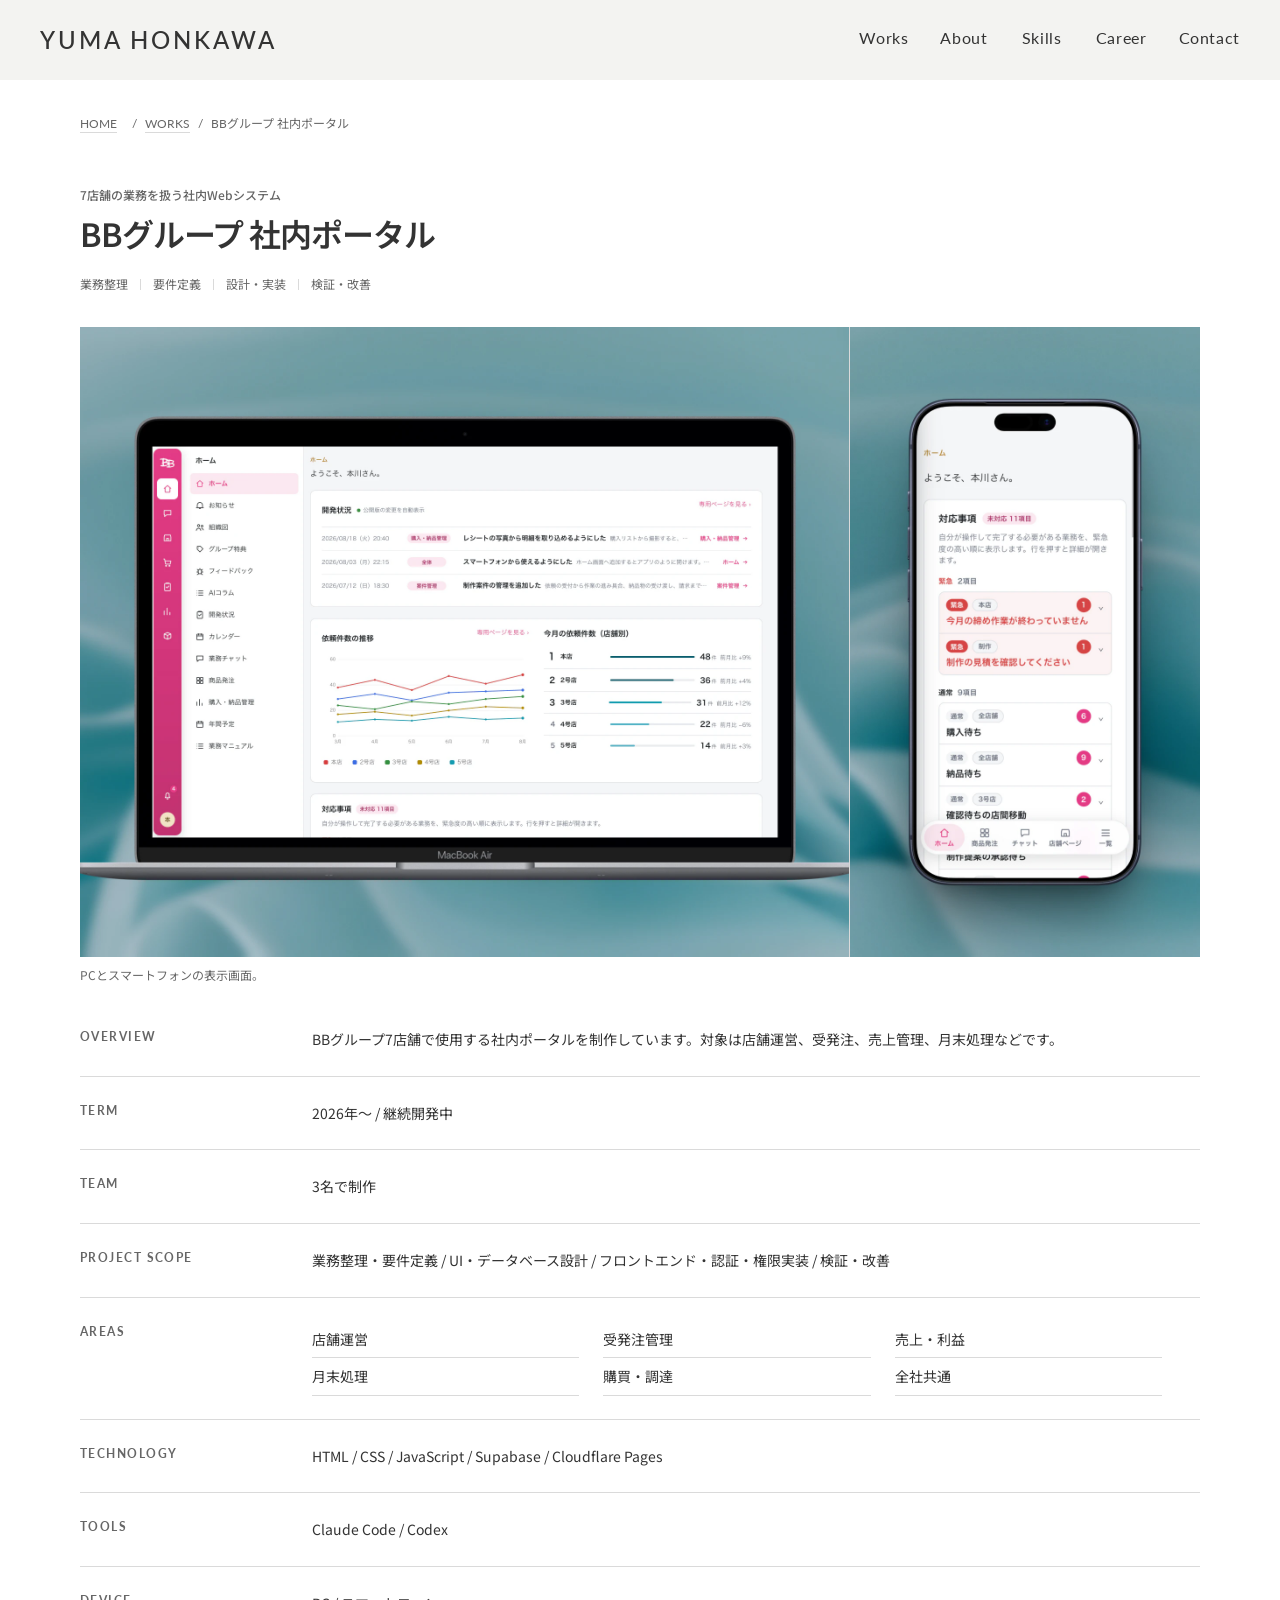
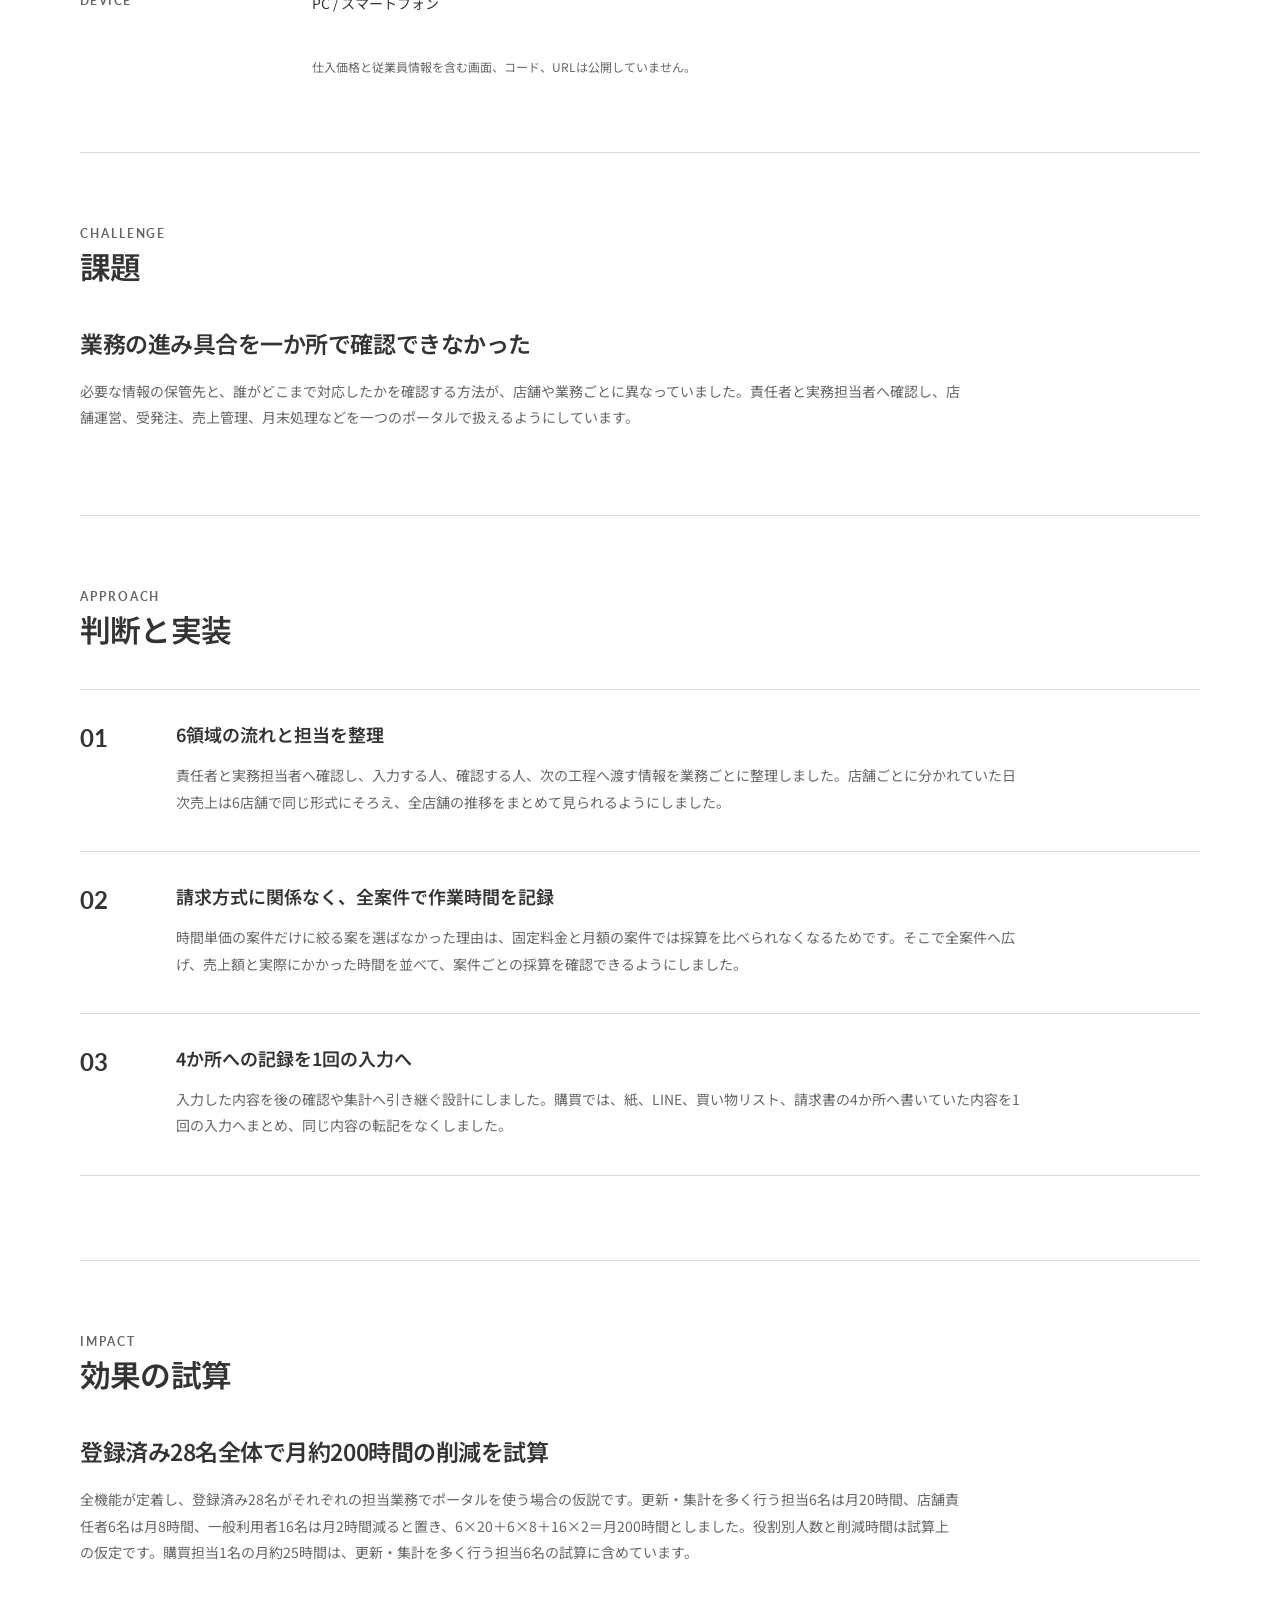
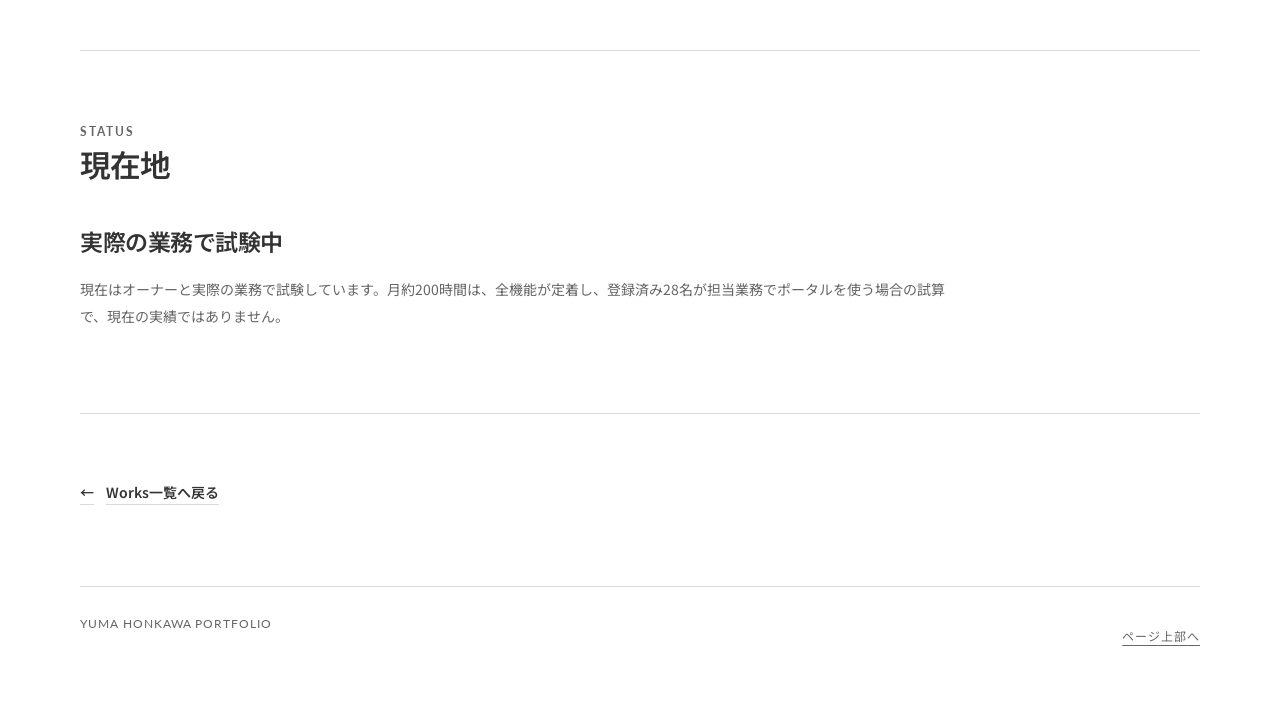
==== commit 61d70e17: "aboutなど全面的に刷新" ====
--- a/bb-portal.html
+++ b/bb-portal.html
@@ -13,7 +13,7 @@
         <meta property="og:url" content="https://yuma-honkawa2026.github.io/bb-portal.html" />
         <meta property="og:title" content="BBグループ 社内ポータル｜本川悠真 Portfolio" />
         <meta property="og:description" content="7店舗の複数業務を扱う社内ポータルの制作実績。" />
-        <meta property="og:site_name" content="本川悠真のPortfolio-Site" />
+        <meta property="og:site_name" content="本川悠真 Portfolio" />
         <meta property="og:locale" content="ja_JP" />
         <meta property="og:image" content="https://yuma-honkawa2026.github.io/images/bb-portal-desktop.png" />
 
@@ -37,6 +37,7 @@
                 <ul class="p-gnav__list">
                     <li class="p-gnav__item"><a class="p-gnav__link" href="index.html#works">Works</a></li>
                     <li class="p-gnav__item"><a class="p-gnav__link" href="index.html#about">About</a></li>
+                    <li class="p-gnav__item"><a class="p-gnav__link" href="index.html#skills">Skills</a></li>
                     <li class="p-gnav__item"><a class="p-gnav__link" href="index.html#career">Career</a></li>
                     <li class="p-gnav__item"><a class="p-gnav__link" href="index.html#contact">Contact</a></li>
                 </ul>
@@ -56,21 +57,35 @@
                 <header class="p-case__header">
                     <p class="p-case__type">7店舗の業務を扱う社内Webシステム</p>
                     <h1 class="p-case__title">BBグループ 社内ポータル</h1>
-                    <ul class="p-case__fields" aria-label="制作分野">
+                    <ul class="p-case__fields" aria-label="プロジェクトの範囲">
+                        <li>業務整理</li>
                         <li>要件定義</li>
-                        <li>UI設計</li>
-                        <li>フロントエンド</li>
-                        <li>データベース</li>
+                        <li>設計・実装</li>
+                        <li>検証・改善</li>
                     </ul>
                 </header>
 
                 <figure class="p-case__visual">
                     <div class="p-case__showcase">
                         <div class="p-case__panel p-case__panel--desktop">
-                            <img src="images/bb-portal-desktop.png" alt="ノートパソコンに表示した社内ポータルのPC画面" />
+                            <img
+                                src="images/bb-portal-desktop.webp"
+                                alt="ノートパソコンに表示した社内ポータルのPC画面"
+                                width="1920"
+                                height="1440"
+                                decoding="async"
+                                fetchpriority="high"
+                            />
                         </div>
                         <div class="p-case__panel p-case__panel--mobile">
-                            <img src="images/bb-portal-mobile.png" alt="スマートフォンに表示した社内ポータルの画面" />
+                            <img
+                                src="images/bb-portal-mobile.webp"
+                                alt="スマートフォンに表示した社内ポータルの画面"
+                                width="1920"
+                                height="1440"
+                                loading="lazy"
+                                decoding="async"
+                            />
                         </div>
                     </div>
                     <figcaption>PCとスマートフォンの表示画面。</figcaption>
@@ -80,19 +95,19 @@
                     <dl>
                         <div class="p-case__fact p-case__fact--overview">
                             <dt>OVERVIEW</dt>
-                            <dd>BBグループ7店舗で使用する社内ポータルを制作しています。対象は店舗運営、受発注、売上管理、月末処理などです。</dd>
+                            <dd>BBグループ7店舗で使用する社内ポータルを<span class="u-nowrap">制作しています。</span>対象は店舗運営、受発注、売上管理、<span class="u-nowrap">月末処理などです。</span></dd>
                         </div>
                         <div class="p-case__fact">
                             <dt>TERM</dt>
-                            <dd>2026年〜／継続開発中</dd>
-                        </div>
-                        <div class="p-case__fact">
-                            <dt>ROLE</dt>
+                            <dd>2026年〜 / 継続開発中</dd>
+                        </div>
+                        <div class="p-case__fact">
+                            <dt>TEAM</dt>
                             <dd>3名で制作</dd>
                         </div>
                         <div class="p-case__fact">
-                            <dt>SCOPE</dt>
-                            <dd>業務整理・要件定義／UI・データベース設計／フロントエンド・認証・権限実装／検証・改善</dd>
+                            <dt>PROJECT SCOPE</dt>
+                            <dd>業務整理・要件定義 / UI・データベース設計 / フロントエンド・認証・権限実装 / 検証・改善</dd>
                         </div>
                         <div class="p-case__fact">
                             <dt>AREAS</dt>
@@ -109,15 +124,15 @@
                         </div>
                         <div class="p-case__fact">
                             <dt>TECHNOLOGY</dt>
-                            <dd>HTML／CSS／JavaScript／Supabase／Cloudflare Pages</dd>
+                            <dd>HTML / CSS / JavaScript / Supabase / Cloudflare Pages</dd>
                         </div>
                         <div class="p-case__fact">
                             <dt>TOOLS</dt>
-                            <dd>Claude Code／Codex</dd>
+                            <dd>Claude Code / Codex</dd>
                         </div>
                         <div class="p-case__fact">
                             <dt>DEVICE</dt>
-                            <dd>PC／スマートフォン</dd>
+                            <dd>PC / スマートフォン</dd>
                         </div>
                     </dl>
                     <p class="p-case__confidentiality">仕入価格と従業員情報を含む画面、コード、URLは公開していません。</p>
@@ -131,47 +146,60 @@
                     <div class="p-case__section-body">
                         <h3>業務の進み具合を一か所で確認できなかった</h3>
                         <p>
-                            必要な情報の保管先と、誰がどこまで対応したかを確認する方法が、店舗や業務ごとに異なっていました。責任者への聞き取りをもとに各業務の流れと担当者を整理し、店舗運営、受発注、売上管理、月末処理などを一つのポータルで扱えるようにしました。
+                            必要な情報の保管先と、誰がどこまで対応したかを確認する方法が、店舗や業務ごとに異なっていました。責任者と実務担当者へ確認し、店舗運営、受発注、売上管理、月末処理などを一つのポータルで扱えるようにしています。
                         </p>
                     </div>
                 </section>
 
                 <section class="p-case__section" aria-labelledby="approach-title">
                     <div class="p-case__section-head">
-                        <p>IMPACT</p>
-                        <h2 id="approach-title">購買業務で変えたこと</h2>
+                        <p>APPROACH</p>
+                        <h2 id="approach-title">判断と実装</h2>
                     </div>
                     <ol class="p-case__points">
                         <li>
                             <span class="p-case__point-number">01</span>
                             <div>
-                                <h3>購買業務の月間作業を約30時間から約5時間へ短縮する見込み</h3>
+                                <h3>6領域の流れと担当を整理</h3>
                                 <p>
-                                    従来の運用では、紙の取りまとめや転記、買い出し、納品、請求書作成に月約30時間かかっていました。システム化後も買い出しと納品には約5時間かかるため、それ以外の月約25時間を削減できる見込みです。現在は試験中のため、実績ではなく試算値です。
+                                    責任者と実務担当者へ確認し、入力する人、確認する人、次の工程へ渡す情報を業務ごとに整理しました。店舗ごとに分かれていた日次売上は6店舗で同じ形式にそろえ、全店舗の推移をまとめて見られるようにしました。
                                 </p>
                             </div>
                         </li>
                         <li>
                             <span class="p-case__point-number">02</span>
                             <div>
-                                <h3>4か所への記録を1回の入力へ</h3>
+                                <h3>請求方式に関係なく、全案件で作業時間を記録</h3>
                                 <p>
-                                    これまでは、依頼内容を紙に書き、スマートフォンで撮影してLINEへ載せ、買い物リストと請求書へ書き写していました。システム上では、最初に入力した内容を購入、納品、検品、月末請求まで引き継げるようにしました。4か所へ記録する工程が1回の入力に変わり、記載漏れや写し間違いの原因も取り除きました。
+                                    時間単価の案件だけに絞る案を選ばなかった理由は、固定料金と月額の案件では採算を比べられなくなるためです。そこで全案件へ広げ、売上額と実際にかかった時間を並べて、案件ごとの採算を確認できるようにしました。
                                 </p>
                             </div>
                         </li>
                         <li>
                             <span class="p-case__point-number">03</span>
                             <div>
-                                <h3>担当者1人の記憶に頼っていた価格情報を約78品目分登録</h3>
+                                <h3>4か所への記録を1回の入力へ</h3>
                                 <p>
-                                    以前の価格表は2024年9月で更新が止まり、その後の価格は担当者1人へ確認する必要がありました。約78品目の価格、仕入先、税率を登録し、変更履歴が残る形にしました。必要な情報を画面で確認できるようにしました。
+                                    入力した内容を後の確認や集計へ引き継ぐ設計にしました。購買では、紙、LINE、買い物リスト、請求書の4か所へ書いていた内容を1回の入力へまとめ、同じ内容の転記をなくしました。
                                 </p>
                             </div>
                         </li>
                     </ol>
                 </section>
 
+                <section class="p-case__section" aria-labelledby="impact-title">
+                    <div class="p-case__section-head">
+                        <p>IMPACT</p>
+                        <h2 id="impact-title">効果の試算</h2>
+                    </div>
+                    <div class="p-case__section-body">
+                        <h3>登録済み28名全体で月約200時間の削減を試算</h3>
+                        <p>
+                            全機能が定着し、登録済み28名がそれぞれの担当業務でポータルを使う場合の仮説です。更新・集計を多く行う担当6名は月20時間、店舗責任者6名は月8時間、一般利用者16名は月2時間減ると置き、6×20＋6×8＋16×2＝月200時間としました。役割別人数と削減時間は試算上の仮定です。購買担当1名の月約25時間は、更新・集計を多く行う担当6名の試算に含めています。
+                        </p>
+                    </div>
+                </section>
+
                 <section class="p-case__section" aria-labelledby="outcome-title">
                     <div class="p-case__section-head">
                         <p>STATUS</p>
@@ -179,6 +207,7 @@
                     </div>
                     <div class="p-case__section-body">
                         <h3>実際の業務で試験中</h3>
+                        <p>現在はオーナーと実際の業務で試験しています。月約200時間は、全機能が定着し、登録済み28名が担当業務でポータルを使う場合の試算で、現在の実績ではありません。</p>
                     </div>
                 </section>
             </article>
--- a/css/style.css
+++ b/css/style.css
@@ -85,6 +85,8 @@
     --spacing-850: 5rem; /* 80px */
     --spacing-900: 6rem; /* 96px */
 
+    --content-max-width: 1200px;
+
     --letter-spacing-100: 0.02em;
     --letter-spacing-200: 0.04em;
     --letter-spacing-300: 0.08em;
@@ -190,7 +192,7 @@
 }
 
 .l-inner {
-    width: min(960px, 100% - var(--spacing-700));
+    width: min(var(--content-max-width), 100% - var(--spacing-700));
     margin: 0 auto;
 }
 
@@ -306,6 +308,10 @@
     outline-offset: var(--spacing-200);
 }
 
+.u-nowrap {
+    white-space: nowrap;
+}
+
 .p-about,
 .p-skills,
 .l-footer {
@@ -320,7 +326,7 @@
     display: flex;
     align-items: center;
     justify-content: space-between;
-    width: min(960px, 100% - var(--spacing-700));
+    width: min(var(--content-max-width), 100% - var(--spacing-700));
     padding-inline: 0;
     margin-inline: auto;
     height: 100%;
@@ -332,6 +338,9 @@
 }
 
 .l-header__logo {
+    display: inline-flex;
+    align-items: center;
+    min-height: 44px;
     font-size: var(--font-size-600);
     font-weight: 500;
     font-family: var(--font-family-en);
@@ -340,6 +349,11 @@
 }
 
 .p-gnav__link {
+    display: inline-flex;
+    align-items: center;
+    justify-content: center;
+    min-width: 44px;
+    min-height: 44px;
     font-size: var(--font-size-300);
     font-weight: 400;
     font-family: var(--font-family-en);
@@ -411,15 +425,6 @@
     line-height: 1;
 }
 
-.p-hero__role {
-    margin-top: var(--spacing-400);
-    font-size: var(--font-size-200);
-    font-weight: 500;
-    line-height: 1.5;
-    letter-spacing: var(--letter-spacing-300);
-    color: var(--color-text-sub);
-}
-
 .p-hero__school {
     font-size: var(--font-size-200);
     font-weight: 400;
@@ -454,7 +459,7 @@
 .p-work__list {
     display: grid;
     grid-template-columns: repeat(auto-fit, minmax(min(100%, 320px), 1fr));
-    gap: var(--spacing-850) var(--spacing-700);
+    gap: var(--spacing-850) var(--spacing-600);
     padding-inline: 0;
 }
 
@@ -489,6 +494,9 @@
 }
 
 .p-work__detail-title-link {
+    display: inline-flex;
+    align-items: center;
+    min-height: 44px;
     background-image: linear-gradient(currentColor, currentColor);
     background-repeat: no-repeat;
     background-size: 0 1px;
@@ -559,6 +567,10 @@
     transform: translateX(0);
 }
 
+.p-work__detail-result-phrase {
+    white-space: nowrap;
+}
+
 .p-work__detail-result.is-reveal-ready::before {
     transform: scaleX(0);
 }
@@ -623,6 +635,9 @@
 }
 
 .p-work__detail-link {
+    display: inline-flex;
+    align-items: center;
+    min-height: 44px;
     text-decoration: underline;
     text-underline-offset: var(--spacing-100);
     text-decoration-thickness: 1px;
@@ -690,15 +705,43 @@
     about
 ============================== */
 .p-about {
-    background-color: var(--color-accent-accent);
+    position: relative;
+    min-height: 390px;
+    overflow: hidden;
+    background:
+        linear-gradient(rgba(0, 0, 0, 0.64), rgba(0, 0, 0, 0.64)),
+        url("../images/about-piano.webp") 50% 52% / cover no-repeat;
     color: var(--color-base-lighter);
+    box-shadow: none;
+}
+
+.p-about.l-section {
+    padding-block: var(--spacing-700);
 }
 
 .p-about .l-inner {
+    position: relative;
+    z-index: 1;
+    min-height: calc(390px - var(--spacing-700) * 2);
     display: grid;
-    grid-template-columns: minmax(150px, 0.32fr) minmax(0, 1fr);
-    gap: clamp(var(--spacing-650), 7vw, var(--spacing-850));
+    grid-template-columns: minmax(355px, 0.95fr) minmax(315px, 1fr);
+    grid-template-rows: auto auto;
+    gap: 22px clamp(44px, 6vw, 84px);
     align-items: start;
+    align-content: center;
+}
+
+.p-about .c-section-head,
+.p-about__body {
+    grid-column: 1;
+}
+
+.p-about .c-section-head {
+    grid-row: 1;
+}
+
+.p-about__body {
+    grid-row: 2;
 }
 
 .p-about .c-section-title,
@@ -707,7 +750,7 @@
 }
 
 .p-about .c-section-subtitle {
-    color: rgba(241, 241, 241, 0.68);
+    color: rgba(241, 241, 241, 0.86);
 }
 
 .p-about__text {
@@ -715,58 +758,78 @@
     font-weight: 400;
     line-height: 1.95;
     letter-spacing: var(--letter-spacing-100);
-    color: rgba(241, 241, 241, 0.82);
+    color: rgba(241, 241, 241, 0.94);
     text-wrap: pretty;
 }
 
 .p-about__text + .p-about__text {
-    margin-top: var(--spacing-500);
-    padding-top: var(--spacing-500);
-    border-top: 1px solid rgba(241, 241, 241, 0.18);
-}
-
-.p-about__facts {
-    margin-top: var(--spacing-600);
-    padding-top: var(--spacing-500);
-    border-top: 1px solid rgba(241, 241, 241, 0.18);
-}
-
-.p-about__fact {
-    display: grid;
-    grid-template-columns: 8rem minmax(0, 1fr);
-    gap: var(--spacing-500);
-    align-items: baseline;
-    padding-block: var(--spacing-300);
-}
-
-.p-about__fact + .p-about__fact {
-    border-top: 1px solid rgba(241, 241, 241, 0.18);
-}
-
-.p-about__fact-term {
-    font-size: var(--font-size-200);
-    font-weight: 500;
-    letter-spacing: var(--letter-spacing-200);
-    color: var(--color-on-accent-sub);
-}
-
-.p-about__fact-desc {
-    margin: 0;
-    font-size: var(--font-size-300);
-    font-weight: 400;
-    line-height: 1.7;
-    letter-spacing: var(--letter-spacing-100);
-    color: var(--color-on-accent);
+    margin-top: var(--spacing-400);
+    padding-top: var(--spacing-400);
+    border-top: 1px solid rgba(241, 241, 241, 0.24);
+}
+
+@media (min-width: 769px) and (max-width: 1024px) {
+    .p-about {
+        background-position: 50% 52%;
+    }
 }
 
 @media (max-width: 768px) {
+    .p-about {
+        background-position: 58% 50%;
+    }
+
+    .p-about.l-section {
+        min-height: 620px;
+        padding-block: 0;
+    }
+
     .p-about .l-inner {
-        grid-template-columns: 1fr;
-        gap: var(--spacing-600);
-    }
-
-    .p-about__lead {
-        font-size: var(--font-size-500);
+        grid-template-columns: minmax(0, 0.56fr) minmax(0, 0.44fr);
+        min-height: 620px;
+        padding-block: 48px 52px;
+        column-gap: 0;
+    }
+
+    .p-about .c-section-title {
+        font-size: clamp(1.65rem, 8vw, 2rem);
+        letter-spacing: var(--letter-spacing-300);
+    }
+
+    .p-about__body {
+        margin-top: 12px;
+    }
+
+    .p-about__text {
+        font-size: 0.9375rem;
+        line-height: 1.9;
+        letter-spacing: 0.01em;
+    }
+
+    .p-about .u-nowrap {
+        white-space: normal;
+    }
+
+    .p-about .u-nowrap--short {
+        white-space: nowrap;
+    }
+}
+
+@media (max-width: 350px) {
+    .p-about .l-inner {
+        grid-template-columns: minmax(0, 0.58fr) minmax(0, 0.42fr);
+    }
+
+    .p-about__text {
+        font-size: var(--font-size-200);
+        line-height: 1.85;
+    }
+}
+
+@media (max-width: 768px) and (max-height: 650px) {
+    .p-about .l-inner {
+        align-content: start;
+        padding-top: var(--spacing-750);
     }
 }
 
@@ -860,6 +923,17 @@
     }
 }
 
+@media (max-width: 359px) {
+    .p-activities .c-section-head {
+        display: block;
+    }
+
+    .p-activities .c-section-subtitle {
+        margin-top: var(--spacing-300);
+        text-align: left;
+    }
+}
+
 /* ==============================
     skills
 ============================== */
@@ -890,9 +964,9 @@
 
 .p-skills__group {
     display: grid;
-    grid-template-columns: 7.5rem minmax(0, 1fr);
+    grid-template-columns: minmax(8rem, 0.34fr) minmax(0, 1fr);
     gap: var(--spacing-500);
-    align-items: baseline;
+    align-items: start;
     padding-block: var(--spacing-500);
     border-top: 1px solid var(--border-on-accent);
 }
@@ -908,25 +982,27 @@
     margin: 0;
 }
 
+.p-skills__usage {
+    margin: var(--spacing-200) 0 0;
+    font-size: var(--font-size-200);
+    font-weight: 400;
+    letter-spacing: var(--letter-spacing-100);
+    line-height: 1.75;
+    color: var(--color-on-accent-sub);
+    text-wrap: pretty;
+}
+
 .p-skills__items {
     display: flex;
     flex-wrap: wrap;
-    gap: var(--spacing-200) var(--spacing-500);
+    gap: var(--spacing-100) var(--spacing-400);
     margin: 0;
-    font-size: var(--font-size-300);
+    font-size: var(--font-size-500);
     font-family: var(--font-family-en);
-    font-weight: 500;
+    font-weight: 600;
     letter-spacing: var(--letter-spacing-100);
-    line-height: 1.7;
-}
-
-.p-skills__description {
-    display: block;
-    margin-top: var(--spacing-200);
-    font-size: var(--font-size-100);
-    line-height: 1.8;
-    letter-spacing: var(--letter-spacing-100);
-    color: var(--color-on-accent-sub);
+    line-height: 1.55;
+    color: var(--color-on-accent);
 }
 
 .p-skills__item {
@@ -940,10 +1016,14 @@
     }
 }
 
-@media (max-width: 480px) {
+@media (max-width: 640px) {
     .p-skills__group {
         grid-template-columns: 1fr;
         gap: var(--spacing-200);
+    }
+
+    .p-skills__items {
+        font-size: var(--font-size-400);
     }
 }
 
@@ -954,7 +1034,7 @@
     --career-date-width: 50px;
     --career-marker-width: 40px;
     --career-month-height: 1rem;
-    --career-months: 63;
+    --career-months: 65;
     --career-line-color: var(--color-text-main);
     --career-card-bg: rgba(255, 255, 255, 0.66);
     --career-card-bg-hover: var(--white);
@@ -1027,6 +1107,10 @@
     letter-spacing: var(--letter-spacing-300);
     line-height: 1.4;
     color: var(--color-text-main);
+}
+
+.p-timeline__event {
+    white-space: nowrap;
 }
 
 .p-timeline__subtitle {
@@ -1092,11 +1176,11 @@
     display: flex;
     flex-direction: column;
     gap: var(--spacing-400);
-    height: calc(var(--career-months) * var(--career-month-height) + 2rem);
+    height: auto;
 }
 
 .p-career-card {
-    flex: 1 1 0;
+    flex: none;
     min-height: 0;
     overflow: hidden;
     cursor: pointer;
@@ -1109,7 +1193,6 @@
     border-radius: var(--radius-300);
     box-shadow: var(--shadow-100);
     transition:
-        flex-grow 0.5s var(--ease-out),
         background-color var(--duration-base) var(--ease-out),
         box-shadow var(--duration-base) var(--ease-out);
 }
@@ -1123,7 +1206,6 @@
 }
 
 .p-career-card.is-expanded {
-    flex-grow: 3;
     background-color: var(--career-card-bg-hover);
     box-shadow: var(--shadow-200);
 }
@@ -1207,10 +1289,11 @@
 
 .p-career-card__toggle {
     display: inline-flex;
+    align-items: center;
     align-self: flex-start;
+    min-height: 44px;
     margin-top: auto;
-    padding-top: var(--spacing-300);
-    padding-bottom: var(--spacing-100);
+    padding-block: var(--spacing-200);
     border-bottom: 1px solid currentColor;
     color: var(--color-text-sub);
     font-size: var(--font-size-100);
@@ -1351,6 +1434,7 @@
 .p-contact__github {
     display: inline-flex;
     align-items: center;
+    min-height: 44px;
     gap: var(--spacing-300);
     font-size: var(--font-size-300);
     font-family: var(--font-family-en);
@@ -1513,7 +1597,8 @@
     }
 
     .p-tabbar__item {
-        min-width: 60px;
+        flex: 1 1 0;
+        min-width: 44px;
         font-family: var(--font-family-en);
         height: 46px;
         display: flex;
@@ -1523,7 +1608,7 @@
         gap: 2px;
         font-size: 10px;
         letter-spacing: var(--letter-spacing-100);
-        color: rgba(0, 0, 0, 0.48);
+        color: rgba(0, 0, 0, 0.72);
         /* タップした時にiOSが出す灰色の四角を消す */
         -webkit-tap-highlight-color: transparent;
         transition:
--- a/css/work-detail.css
+++ b/css/work-detail.css
@@ -12,6 +12,7 @@
 
 .p-case__breadcrumb {
     display: flex;
+    align-items: center;
     flex-wrap: wrap;
     gap: 8px;
     padding: 22px 0 18px;
@@ -21,6 +22,10 @@
 }
 
 .p-case__breadcrumb a {
+    display: inline-flex;
+    align-items: center;
+    min-width: 44px;
+    min-height: 44px;
     text-decoration: underline;
     text-decoration-color: var(--border-on-light);
     text-underline-offset: 0.3em;
@@ -196,6 +201,7 @@
     margin: 0;
     font-size: clamp(1.25rem, 1.8vw, 1.55rem);
     font-weight: 600;
+    word-break: auto-phrase;
     line-height: 1.55;
     letter-spacing: -0.02em;
 }
@@ -236,6 +242,7 @@
     margin: 0;
     font-size: var(--font-size-400);
     font-weight: 600;
+    word-break: auto-phrase;
     line-height: 1.65;
 }
 
@@ -255,6 +262,7 @@
 .p-case__back a {
     display: inline-flex;
     align-items: center;
+    min-height: 44px;
     gap: 12px;
     font-size: var(--font-size-200);
     font-weight: 600;
@@ -282,6 +290,9 @@
 }
 
 .p-case__footer a {
+    display: inline-flex;
+    align-items: center;
+    min-height: 44px;
     text-decoration: underline;
     text-underline-offset: 0.35em;
 }
@@ -294,6 +305,33 @@
 
     .p-case__back a:hover {
         gap: 18px;
+    }
+}
+
+@media (max-width: 768px) {
+    .p-case .p-gnav {
+        flex-direction: column;
+        align-items: stretch;
+        justify-content: center;
+        gap: var(--spacing-200);
+        min-height: auto;
+        padding-block: var(--spacing-300);
+    }
+
+    .p-case .l-header__logo {
+        align-self: flex-start;
+    }
+
+    .p-case .p-gnav__list {
+        display: flex;
+        justify-content: space-between;
+        width: 100%;
+        gap: var(--spacing-200);
+    }
+
+    .p-case .p-gnav__link {
+        font-size: var(--font-size-100);
+        letter-spacing: var(--letter-spacing-100);
     }
 }
 
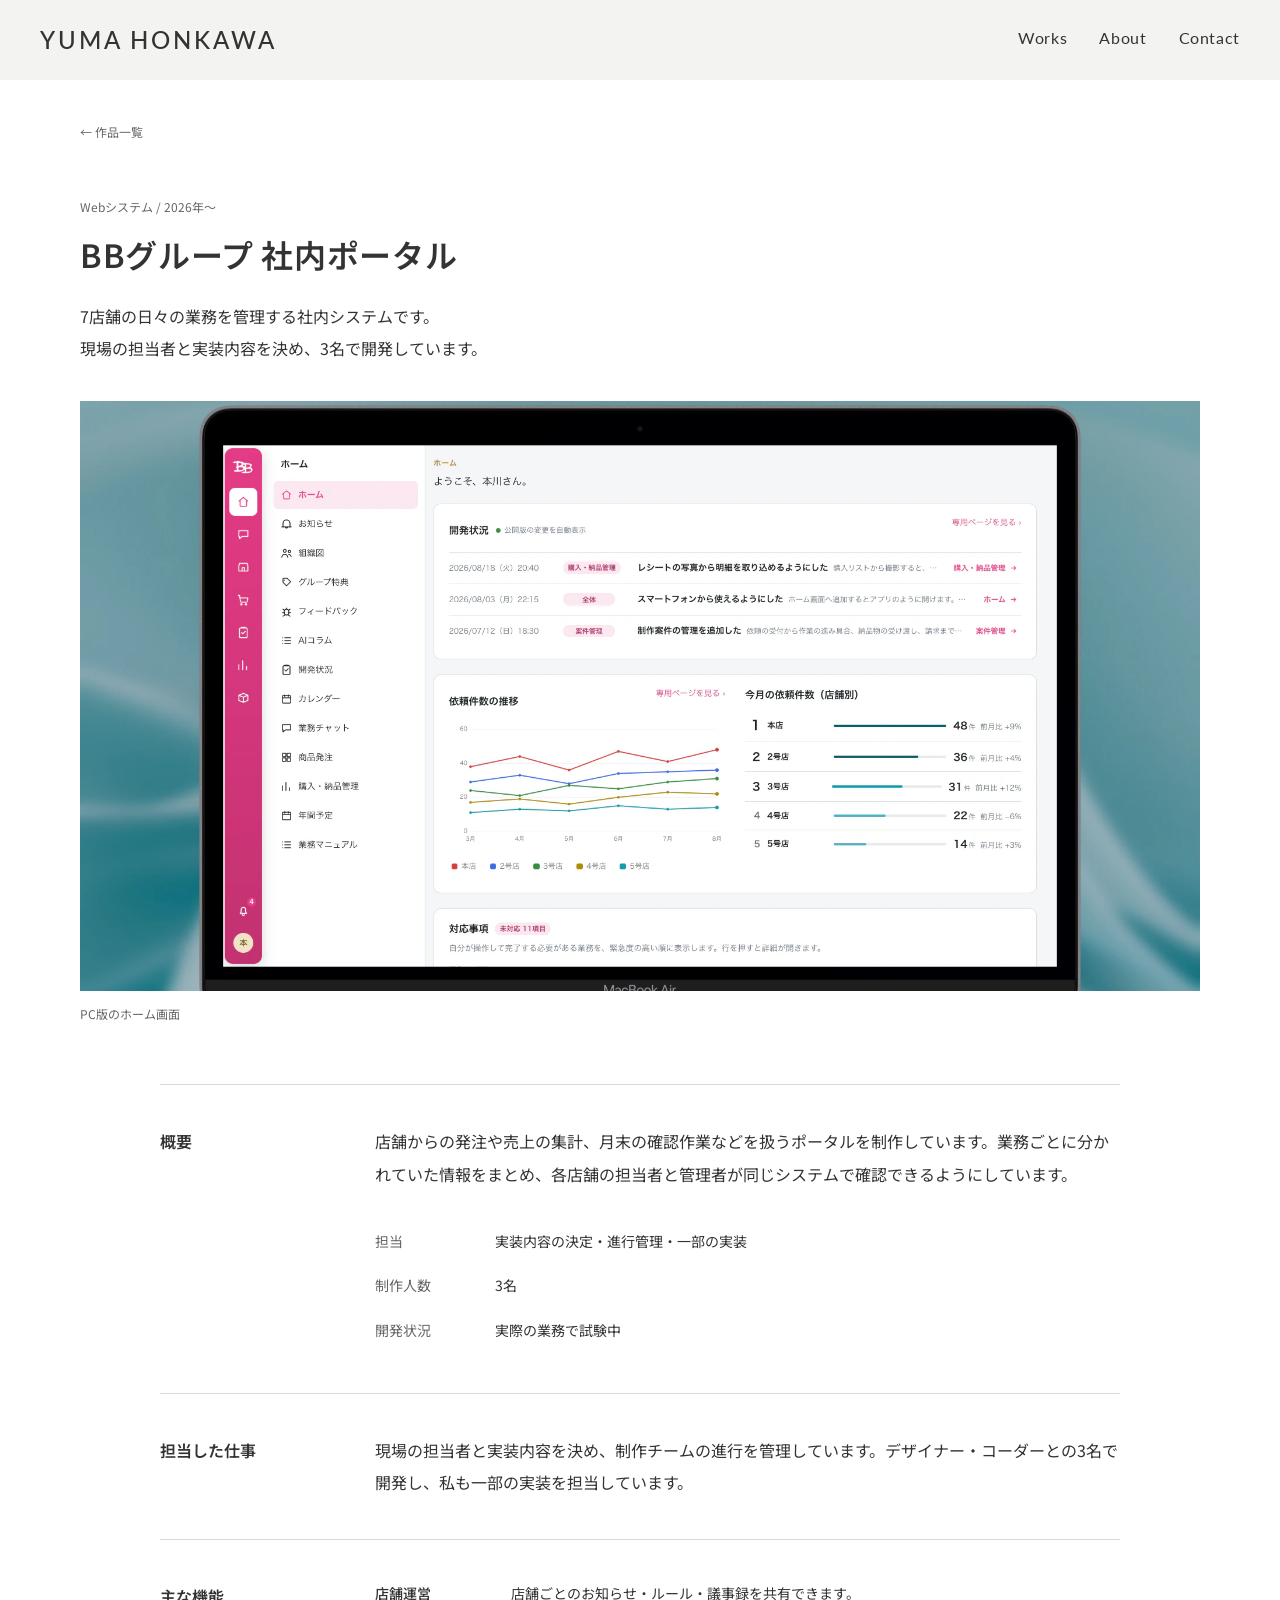
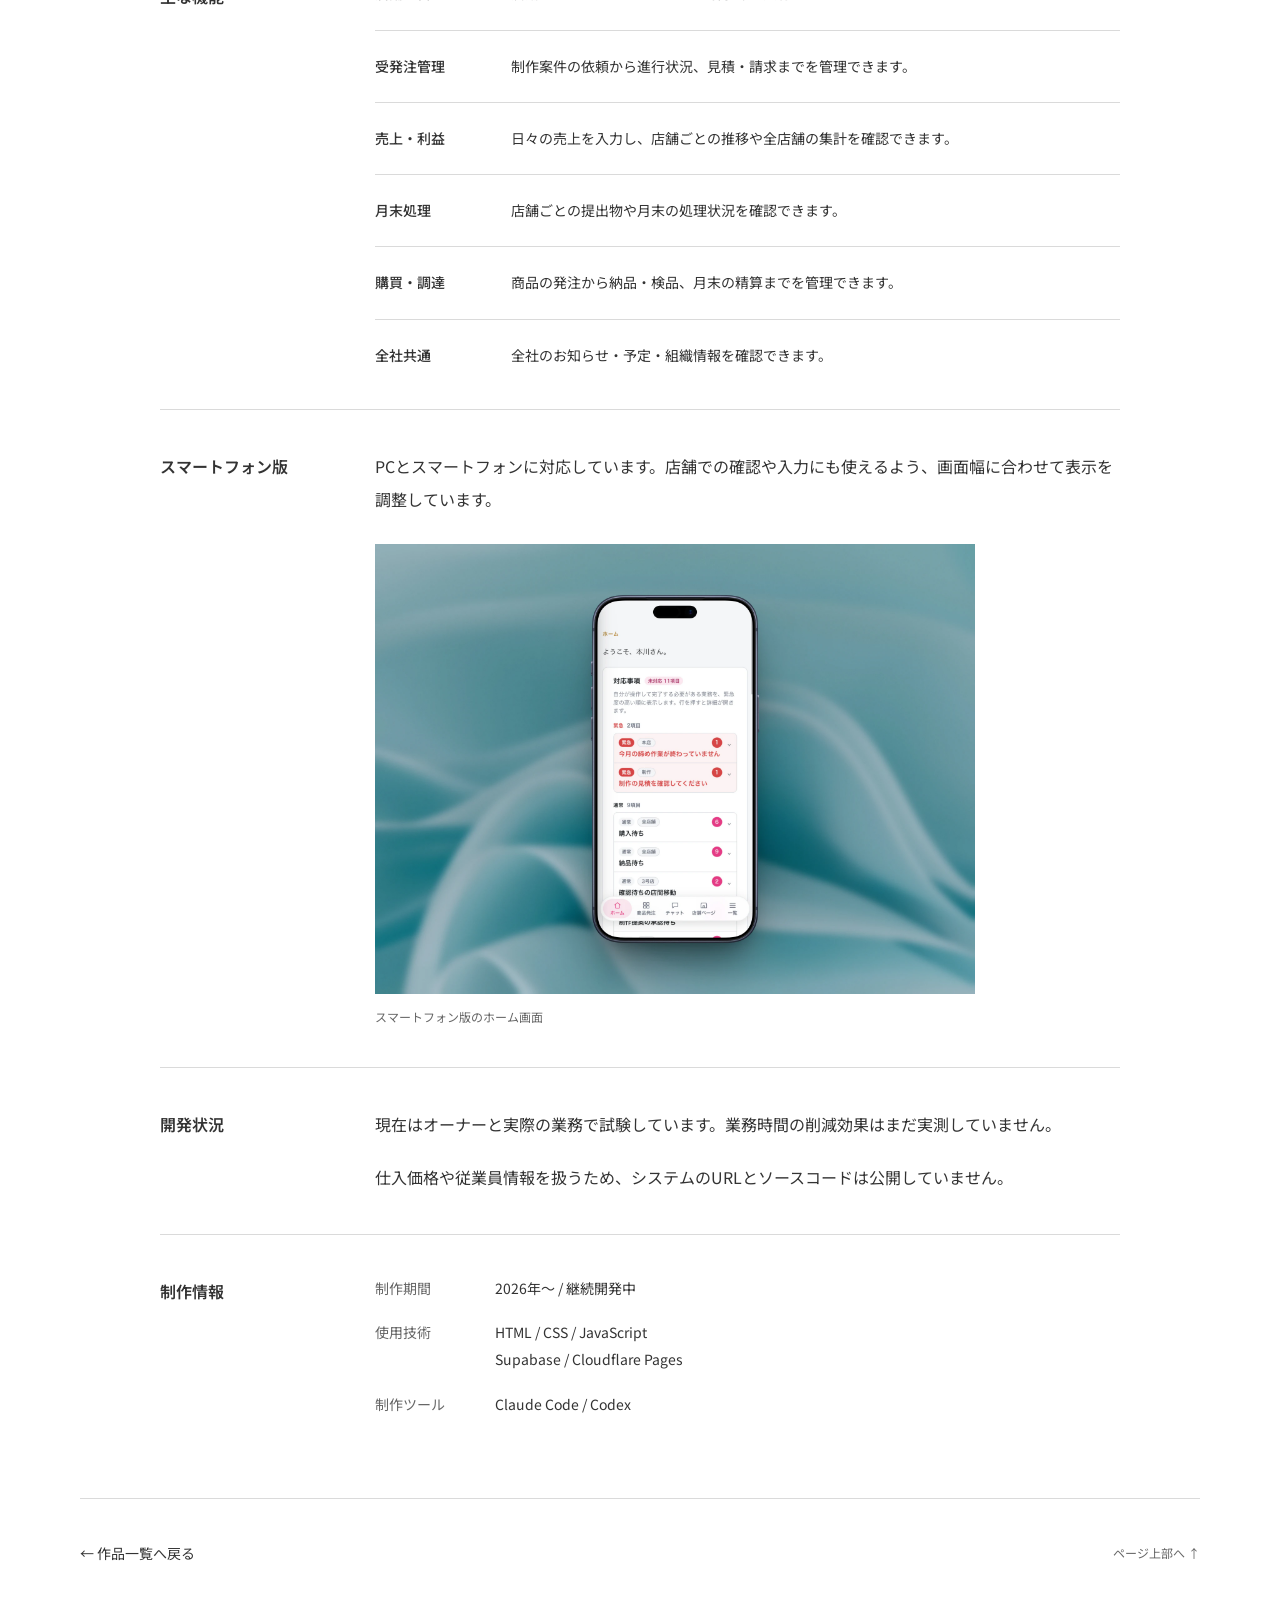
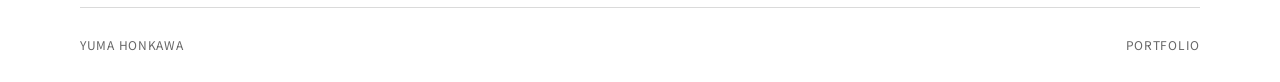
==== commit d01aa641: "ポータルページを中心にリニューアル" ====
--- a/bb-portal.html
+++ b/bb-portal.html
@@ -3,19 +3,17 @@
     <head>
         <meta charset="UTF-8" />
         <meta name="viewport" content="width=device-width, initial-scale=1.0" />
-        <title>BBグループ 社内ポータル｜本川悠真 Portfolio</title>
+        <title>BBグループ 社内ポータル｜本川悠真</title>
         <meta name="description" content="7店舗の複数業務を扱う社内ポータルの制作実績。" />
-
-        <link rel="icon" href="favicon.ico" sizes="16x16 32x32 48x48" />
-        <link rel="apple-touch-icon" href="apple-touch-icon.png" />
-
         <meta property="og:type" content="article" />
         <meta property="og:url" content="https://yuma-honkawa2026.github.io/bb-portal.html" />
         <meta property="og:title" content="BBグループ 社内ポータル｜本川悠真 Portfolio" />
         <meta property="og:description" content="7店舗の複数業務を扱う社内ポータルの制作実績。" />
         <meta property="og:site_name" content="本川悠真 Portfolio" />
         <meta property="og:locale" content="ja_JP" />
-        <meta property="og:image" content="https://yuma-honkawa2026.github.io/images/bb-portal-desktop.png" />
+        <meta property="og:image" content="https://yuma-honkawa2026.github.io/images/bb-portal-desktop.webp" />
+        <link rel="icon" href="favicon.ico" sizes="16x16 32x32 48x48" />
+        <link rel="apple-touch-icon" href="apple-touch-icon.png" />
 
         <link rel="preconnect" href="https://fonts.googleapis.com" />
         <link rel="preconnect" href="https://fonts.gstatic.com" crossorigin />
@@ -28,201 +26,161 @@
         <link rel="stylesheet" href="css/style.css" />
         <link rel="stylesheet" href="css/work-detail.css" />
     </head>
-
     <body class="p-case" id="top">
+        <a class="c-skip-link" href="#main">本文へ</a>
         <header class="l-header">
             <nav class="p-gnav" aria-label="グローバルナビゲーション">
                 <a class="l-header__logo" href="./">YUMA HONKAWA</a>
-
                 <ul class="p-gnav__list">
                     <li class="p-gnav__item"><a class="p-gnav__link" href="index.html#works">Works</a></li>
                     <li class="p-gnav__item"><a class="p-gnav__link" href="index.html#about">About</a></li>
-                    <li class="p-gnav__item"><a class="p-gnav__link" href="index.html#skills">Skills</a></li>
-                    <li class="p-gnav__item"><a class="p-gnav__link" href="index.html#career">Career</a></li>
                     <li class="p-gnav__item"><a class="p-gnav__link" href="index.html#contact">Contact</a></li>
                 </ul>
             </nav>
         </header>
-
-        <main class="p-case__main">
-            <nav class="p-case__breadcrumb" aria-label="パンくずリスト">
-                <a href="./">HOME</a>
-                <span aria-hidden="true">/</span>
-                <a href="index.html#works">WORKS</a>
-                <span aria-hidden="true">/</span>
-                <span>BBグループ 社内ポータル</span>
-            </nav>
-
-            <article>
-                <header class="p-case__header">
-                    <p class="p-case__type">7店舗の業務を扱う社内Webシステム</p>
-                    <h1 class="p-case__title">BBグループ 社内ポータル</h1>
-                    <ul class="p-case__fields" aria-label="プロジェクトの範囲">
-                        <li>業務整理</li>
-                        <li>要件定義</li>
-                        <li>設計・実装</li>
-                        <li>検証・改善</li>
-                    </ul>
-                </header>
-
-                <figure class="p-case__visual">
-                    <div class="p-case__showcase">
-                        <div class="p-case__panel p-case__panel--desktop">
+        <main class="p-case__main" id="main">
+            <header class="p-case__header">
+                <a class="p-case__back-link" href="index.html#works">← 作品一覧</a>
+                <p class="p-case__type">Webシステム / 2026年〜</p>
+                <h1 class="p-case__title">BBグループ 社内ポータル</h1>
+                <p class="p-case__intro p-case__text">
+                    7店舗の日々の業務を管理する社内システムです。
+                    <br class="p-case__break" />
+                    現場の担当者と実装内容を決め、3名で開発しています。
+                </p>
+            </header>
+            <figure class="p-case__visual">
+                <img
+                    class="p-case__image"
+                    src="images/bb-portal-desktop.webp"
+                    alt="社内ポータルのPC版ホーム画面"
+                    width="1920"
+                    height="1440"
+                    fetchpriority="high"
+                />
+                <figcaption class="p-case__caption">PC版のホーム画面</figcaption>
+            </figure>
+            <div class="p-case__body">
+                <section class="p-case__section" id="overview">
+                    <h2 class="p-case__heading">概要</h2>
+                    <div class="p-case__section-body">
+                        <p class="p-case__text">
+                            店舗からの発注や売上の集計、月末の確認作業などを扱うポータルを制作しています。業務ごとに分かれていた情報をまとめ、各店舗の担当者と管理者が同じシステムで確認できるようにしています。
+                        </p>
+                        <dl class="p-case__facts">
+                            <div class="p-case__fact">
+                                <dt class="p-case__fact-title">担当</dt>
+                                <dd class="p-case__fact-text">実装内容の決定・進行管理・一部の実装</dd>
+                            </div>
+                            <div class="p-case__fact">
+                                <dt class="p-case__fact-title">制作人数</dt>
+                                <dd class="p-case__fact-text">3名</dd>
+                            </div>
+                            <div class="p-case__fact">
+                                <dt class="p-case__fact-title">開発状況</dt>
+                                <dd class="p-case__fact-text">実際の業務で試験中</dd>
+                            </div>
+                        </dl>
+                    </div>
+                </section>
+                <section class="p-case__section" id="role">
+                    <h2 class="p-case__heading">担当した仕事</h2>
+                    <div class="p-case__section-body">
+                        <p class="p-case__text">
+                            現場の担当者と実装内容を決め、制作チームの進行を管理しています。デザイナー・コーダーとの3名で開発し、私も一部の実装を担当しています。
+                        </p>
+                    </div>
+                </section>
+                <section class="p-case__section" id="features">
+                    <h2 class="p-case__heading">主な機能</h2>
+                    <div class="p-case__section-body">
+                        <dl class="p-case__features">
+                            <div class="p-case__feature">
+                                <dt class="p-case__feature-title">店舗運営</dt>
+                                <dd class="p-case__feature-text">店舗ごとのお知らせ・ルール・議事録を共有できます。</dd>
+                            </div>
+                            <div class="p-case__feature">
+                                <dt class="p-case__feature-title">受発注管理</dt>
+                                <dd class="p-case__feature-text">制作案件の依頼から進行状況、見積・請求までを管理できます。</dd>
+                            </div>
+                            <div class="p-case__feature">
+                                <dt class="p-case__feature-title">売上・利益</dt>
+                                <dd class="p-case__feature-text">
+                                    日々の売上を入力し、店舗ごとの推移や全店舗の集計を確認できます。
+                                </dd>
+                            </div>
+                            <div class="p-case__feature">
+                                <dt class="p-case__feature-title">月末処理</dt>
+                                <dd class="p-case__feature-text">店舗ごとの提出物や月末の処理状況を確認できます。</dd>
+                            </div>
+                            <div class="p-case__feature">
+                                <dt class="p-case__feature-title">購買・調達</dt>
+                                <dd class="p-case__feature-text">商品の発注から納品・検品、月末の精算までを管理できます。</dd>
+                            </div>
+                            <div class="p-case__feature">
+                                <dt class="p-case__feature-title">全社共通</dt>
+                                <dd class="p-case__feature-text">全社のお知らせ・予定・組織情報を確認できます。</dd>
+                            </div>
+                        </dl>
+                    </div>
+                </section>
+                <section class="p-case__section" id="screens">
+                    <h2 class="p-case__heading">スマートフォン版</h2>
+                    <div class="p-case__section-body">
+                        <p class="p-case__text">
+                            PCとスマートフォンに対応しています。店舗での確認や入力にも使えるよう、画面幅に合わせて表示を調整しています。
+                        </p>
+                        <figure class="p-case__mobile">
                             <img
-                                src="images/bb-portal-desktop.webp"
-                                alt="ノートパソコンに表示した社内ポータルのPC画面"
-                                width="1920"
-                                height="1440"
-                                decoding="async"
-                                fetchpriority="high"
-                            />
-                        </div>
-                        <div class="p-case__panel p-case__panel--mobile">
-                            <img
+                                class="p-case__mobile-image"
                                 src="images/bb-portal-mobile.webp"
-                                alt="スマートフォンに表示した社内ポータルの画面"
+                                alt="社内ポータルのスマートフォン版ホーム画面"
                                 width="1920"
                                 height="1440"
                                 loading="lazy"
-                                decoding="async"
                             />
-                        </div>
+                            <figcaption class="p-case__caption">スマートフォン版のホーム画面</figcaption>
+                        </figure>
                     </div>
-                    <figcaption>PCとスマートフォンの表示画面。</figcaption>
-                </figure>
-
-                <section class="p-case__facts" aria-label="制作情報">
-                    <dl>
-                        <div class="p-case__fact p-case__fact--overview">
-                            <dt>OVERVIEW</dt>
-                            <dd>BBグループ7店舗で使用する社内ポータルを<span class="u-nowrap">制作しています。</span>対象は店舗運営、受発注、売上管理、<span class="u-nowrap">月末処理などです。</span></dd>
-                        </div>
-                        <div class="p-case__fact">
-                            <dt>TERM</dt>
-                            <dd>2026年〜 / 継続開発中</dd>
-                        </div>
-                        <div class="p-case__fact">
-                            <dt>TEAM</dt>
-                            <dd>3名で制作</dd>
-                        </div>
-                        <div class="p-case__fact">
-                            <dt>PROJECT SCOPE</dt>
-                            <dd>業務整理・要件定義 / UI・データベース設計 / フロントエンド・認証・権限実装 / 検証・改善</dd>
-                        </div>
-                        <div class="p-case__fact">
-                            <dt>AREAS</dt>
-                            <dd>
-                                <ul class="p-case__areas">
-                                    <li>店舗運営</li>
-                                    <li>受発注管理</li>
-                                    <li>売上・利益</li>
-                                    <li>月末処理</li>
-                                    <li>購買・調達</li>
-                                    <li>全社共通</li>
-                                </ul>
-                            </dd>
-                        </div>
-                        <div class="p-case__fact">
-                            <dt>TECHNOLOGY</dt>
-                            <dd>HTML / CSS / JavaScript / Supabase / Cloudflare Pages</dd>
-                        </div>
-                        <div class="p-case__fact">
-                            <dt>TOOLS</dt>
-                            <dd>Claude Code / Codex</dd>
-                        </div>
-                        <div class="p-case__fact">
-                            <dt>DEVICE</dt>
-                            <dd>PC / スマートフォン</dd>
-                        </div>
-                    </dl>
-                    <p class="p-case__confidentiality">仕入価格と従業員情報を含む画面、コード、URLは公開していません。</p>
                 </section>
-
-                <section class="p-case__section" aria-labelledby="challenge-title">
-                    <div class="p-case__section-head">
-                        <p>CHALLENGE</p>
-                        <h2 id="challenge-title">課題</h2>
-                    </div>
+                <section class="p-case__section" id="status">
+                    <h2 class="p-case__heading">開発状況</h2>
                     <div class="p-case__section-body">
-                        <h3>業務の進み具合を一か所で確認できなかった</h3>
-                        <p>
-                            必要な情報の保管先と、誰がどこまで対応したかを確認する方法が、店舗や業務ごとに異なっていました。責任者と実務担当者へ確認し、店舗運営、受発注、売上管理、月末処理などを一つのポータルで扱えるようにしています。
+                        <p class="p-case__text">
+                            現在はオーナーと実際の業務で試験しています。業務時間の削減効果はまだ実測していません。
+                        </p>
+                        <p class="p-case__text">
+                            仕入価格や従業員情報を扱うため、システムのURLとソースコードは公開していません。
                         </p>
                     </div>
                 </section>
-
-                <section class="p-case__section" aria-labelledby="approach-title">
-                    <div class="p-case__section-head">
-                        <p>APPROACH</p>
-                        <h2 id="approach-title">判断と実装</h2>
-                    </div>
-                    <ol class="p-case__points">
-                        <li>
-                            <span class="p-case__point-number">01</span>
-                            <div>
-                                <h3>6領域の流れと担当を整理</h3>
-                                <p>
-                                    責任者と実務担当者へ確認し、入力する人、確認する人、次の工程へ渡す情報を業務ごとに整理しました。店舗ごとに分かれていた日次売上は6店舗で同じ形式にそろえ、全店舗の推移をまとめて見られるようにしました。
-                                </p>
+                <section class="p-case__section" id="credits">
+                    <h2 class="p-case__heading">制作情報</h2>
+                    <div class="p-case__section-body">
+                        <dl class="p-case__credits">
+                            <div class="p-case__credit">
+                                <dt class="p-case__credit-title">制作期間</dt>
+                                <dd class="p-case__credit-text">2026年〜 / 継続開発中</dd>
                             </div>
-                        </li>
-                        <li>
-                            <span class="p-case__point-number">02</span>
-                            <div>
-                                <h3>請求方式に関係なく、全案件で作業時間を記録</h3>
-                                <p>
-                                    時間単価の案件だけに絞る案を選ばなかった理由は、固定料金と月額の案件では採算を比べられなくなるためです。そこで全案件へ広げ、売上額と実際にかかった時間を並べて、案件ごとの採算を確認できるようにしました。
-                                </p>
+                            <div class="p-case__credit">
+                                <dt class="p-case__credit-title">使用技術</dt>
+                                <dd class="p-case__credit-text">HTML / CSS / JavaScript<br />Supabase / Cloudflare Pages</dd>
                             </div>
-                        </li>
-                        <li>
-                            <span class="p-case__point-number">03</span>
-                            <div>
-                                <h3>4か所への記録を1回の入力へ</h3>
-                                <p>
-                                    入力した内容を後の確認や集計へ引き継ぐ設計にしました。購買では、紙、LINE、買い物リスト、請求書の4か所へ書いていた内容を1回の入力へまとめ、同じ内容の転記をなくしました。
-                                </p>
+                            <div class="p-case__credit">
+                                <dt class="p-case__credit-title">制作ツール</dt>
+                                <dd class="p-case__credit-text">Claude Code / Codex</dd>
                             </div>
-                        </li>
-                    </ol>
-                </section>
-
-                <section class="p-case__section" aria-labelledby="impact-title">
-                    <div class="p-case__section-head">
-                        <p>IMPACT</p>
-                        <h2 id="impact-title">効果の試算</h2>
-                    </div>
-                    <div class="p-case__section-body">
-                        <h3>登録済み28名全体で月約200時間の削減を試算</h3>
-                        <p>
-                            全機能が定着し、登録済み28名がそれぞれの担当業務でポータルを使う場合の仮説です。更新・集計を多く行う担当6名は月20時間、店舗責任者6名は月8時間、一般利用者16名は月2時間減ると置き、6×20＋6×8＋16×2＝月200時間としました。役割別人数と削減時間は試算上の仮定です。購買担当1名の月約25時間は、更新・集計を多く行う担当6名の試算に含めています。
-                        </p>
+                        </dl>
                     </div>
                 </section>
-
-                <section class="p-case__section" aria-labelledby="outcome-title">
-                    <div class="p-case__section-head">
-                        <p>STATUS</p>
-                        <h2 id="outcome-title">現在地</h2>
-                    </div>
-                    <div class="p-case__section-body">
-                        <h3>実際の業務で試験中</h3>
-                        <p>現在はオーナーと実際の業務で試験しています。月約200時間は、全機能が定着し、登録済み28名が担当業務でポータルを使う場合の試算で、現在の実績ではありません。</p>
-                    </div>
-                </section>
-            </article>
-
-            <nav class="p-case__back" aria-label="作品一覧へ戻る">
-                <a href="index.html#works">
-                    <span aria-hidden="true">←</span>
-                    <span>Works一覧へ戻る</span>
-                </a>
+            </div>
+            <nav class="p-case__nav" aria-label="作品ページ">
+                <a class="p-case__nav-link" href="index.html#works">← 作品一覧へ戻る</a>
+                <a class="p-case__nav-link" href="#top">ページ上部へ ↑</a>
             </nav>
         </main>
-
         <footer class="p-case__footer">
-            <p>YUMA HONKAWA PORTFOLIO</p>
-            <a href="#top">ページ上部へ</a>
+            <span class="p-case__footer-text">YUMA HONKAWA</span><span class="p-case__footer-text">PORTFOLIO</span>
         </footer>
     </body>
 </html>
--- a/css/style.css
+++ b/css/style.css
@@ -16,8 +16,7 @@
     --color-on-accent-sub: rgba(241, 241, 241, 0.68);
     --border-on-accent: rgba(241, 241, 241, 0.2);
 
-    --shadow-inset:
-        inset 0 14px 26px -14px rgba(0, 0, 0, 0.55), inset 0 -14px 26px -14px rgba(0, 0, 0, 0.55);
+    --shadow-inset: inset 0 14px 26px -14px rgba(0, 0, 0, 0.55), inset 0 -14px 26px -14px rgba(0, 0, 0, 0.55);
 
     /* 明るい面の罫線 */
     --border-on-light: rgba(51, 51, 51, 0.18);
@@ -109,11 +108,9 @@
     Foundation
 ============================== */
 html {
-    /* JavaScriptが動く時は js/main.js の自前スクロールが使われる。ここは効かない時の受け皿 */
     scroll-behavior: smooth;
 }
 
-/* 動きを減らす設定にしている人には、滑らせず即座に移す */
 @media (prefers-reduced-motion: reduce) {
     html {
         scroll-behavior: auto;
@@ -202,12 +199,10 @@
 }
 
 @media (max-width: 768px) {
-    /* スマホのナビは画面下のタブバーが持つので、ヘッダーは固定しない */
     .l-header {
         position: static;
     }
 
-    /* 固定ヘッダーが無くなった分、区画へ飛んだ時に上へ空ける量も減らす */
     .l-section {
         scroll-margin-top: var(--spacing-400);
     }
@@ -292,7 +287,6 @@
     transition: background-size var(--duration-base) var(--ease-out);
 }
 
-/* 指で触った時に出ないよう、マウスがある環境だけに限定する */
 @media (hover: hover) and (min-width: 769px) {
     .p-gnav__link:hover,
     .p-fnav__link:hover,
@@ -317,7 +311,6 @@
 .l-footer {
     box-shadow: var(--shadow-inset);
 }
-
 
 /* ==============================
     header
@@ -360,8 +353,6 @@
     letter-spacing: var(--letter-spacing-200);
 }
 
-
-
 @media (max-width: 768px) {
     .l-header {
         height: auto;
@@ -378,7 +369,6 @@
         white-space: normal;
     }
 
-    /* スマホのナビは画面下のタブバーが持つので、ヘッダーの一覧は出さない */
     .p-gnav__list {
         display: none;
     }
@@ -486,7 +476,6 @@
     transition: transform 0.6s var(--ease-out);
 }
 
-/* 指で触った時に出ないよう、マウスがある環境だけに限定する */
 @media (hover: hover) and (min-width: 769px) {
     .p-work__media--link:hover .p-work__image {
         transform: scale(1.04);
@@ -505,7 +494,6 @@
     transition: background-size var(--duration-base) var(--ease-out);
 }
 
-/* 指で触った時に出ないよう、マウスがある環境だけに限定する */
 @media (hover: hover) and (min-width: 769px) {
     .p-work__item:hover .p-work__detail-title-link,
     .p-work__detail-title-link:hover {
@@ -650,7 +638,6 @@
     transition: transform 0.25s var(--ease-out);
 }
 
-/* 指で触った時に出ないよう、マウスがある環境だけに限定する */
 @media (hover: hover) and (min-width: 769px) {
     .p-work__detail-link:hover::after {
         transform: translate(3px, -3px);
@@ -669,7 +656,6 @@
         text-wrap: pretty;
     }
 
-    /* 狭い幅では帯の展開中に白文字だけが先へ出るので、最初から完成形を見せる */
     .p-work__detail-result.is-reveal-ready::before,
     .p-work__detail-result.is-reveal-ready.is-revealed::before {
         transform: scaleX(1);
@@ -776,19 +762,27 @@
 
 @media (max-width: 768px) {
     .p-about {
-        background-position: 58% 50%;
+        background: var(--color-base-dark);
+    }
+
+    .p-about::before {
+        content: "";
+        display: block;
+        aspect-ratio: 16 / 9;
+        background: url("../images/about-piano.webp") 70% 50% / cover no-repeat;
     }
 
     .p-about.l-section {
-        min-height: 620px;
+        min-height: 0;
         padding-block: 0;
     }
 
     .p-about .l-inner {
-        grid-template-columns: minmax(0, 0.56fr) minmax(0, 0.44fr);
-        min-height: 620px;
-        padding-block: 48px 52px;
-        column-gap: 0;
+        width: calc(100% - 48px);
+        grid-template-columns: minmax(0, 1fr);
+        min-height: 0;
+        padding-block: 32px 40px;
+        gap: 24px 0;
     }
 
     .p-about .c-section-title {
@@ -796,40 +790,20 @@
         letter-spacing: var(--letter-spacing-300);
     }
 
-    .p-about__body {
-        margin-top: 12px;
-    }
-
     .p-about__text {
-        font-size: 0.9375rem;
+        font-size: var(--font-size-300);
         line-height: 1.9;
         letter-spacing: 0.01em;
     }
 
     .p-about .u-nowrap {
         white-space: normal;
+        word-break: keep-all;
+        overflow-wrap: anywhere;
     }
 
     .p-about .u-nowrap--short {
         white-space: nowrap;
-    }
-}
-
-@media (max-width: 350px) {
-    .p-about .l-inner {
-        grid-template-columns: minmax(0, 0.58fr) minmax(0, 0.42fr);
-    }
-
-    .p-about__text {
-        font-size: var(--font-size-200);
-        line-height: 1.85;
-    }
-}
-
-@media (max-width: 768px) and (max-height: 650px) {
-    .p-about .l-inner {
-        align-content: start;
-        padding-top: var(--spacing-750);
     }
 }
 
@@ -904,7 +878,7 @@
     letter-spacing: var(--letter-spacing-100);
 }
 
-.p-activities__role small {
+.p-activities__note {
     margin-left: var(--spacing-200);
     font-size: var(--font-size-100);
     font-weight: 400;
@@ -1197,7 +1171,6 @@
         box-shadow var(--duration-base) var(--ease-out);
 }
 
-/* 指で触った時に出ないよう、マウスがある環境だけに限定する */
 @media (hover: hover) and (min-width: 769px) {
     .p-career-card:hover {
         background-color: var(--career-card-bg-hover);
@@ -1390,12 +1363,11 @@
         color var(--duration-base) var(--ease-out);
 }
 
-.p-contact__arrow svg {
+.p-contact__arrow-icon {
     width: 15px;
     height: 15px;
 }
 
-/* 指で触った時に出ないよう、マウスがある環境だけに限定する */
 @media (hover: hover) and (min-width: 769px) {
     .p-contact__head-link:hover .p-contact__arrow {
         background-color: var(--color-on-accent);
@@ -1470,7 +1442,6 @@
     border-top: 1px solid var(--border-on-accent);
 }
 
-/* 指で触った時に出ないよう、マウスがある環境だけに限定する */
 @media (hover: hover) and (min-width: 769px) {
     .p-fnav__link:hover {
         padding-inline-start: var(--spacing-300);
@@ -1490,12 +1461,11 @@
         color var(--duration-base) var(--ease-out);
 }
 
-.p-fnav__mark svg {
+.p-fnav__icon {
     width: 10px;
     height: 10px;
 }
 
-/* 指で触った時に出ないよう、マウスがある環境だけに限定する */
 @media (hover: hover) and (min-width: 769px) {
     .p-fnav__link:hover .p-fnav__mark {
         background-color: var(--color-on-accent);
@@ -1565,13 +1535,6 @@
 
 /* ==============================
     スマホ下部のタブバー
-    music.apple.com の再生バーを、明るい配色で開いて実測（2026-08-20）
-      面 rgba(245,245,247,.55) ／ ぼかし saturate(2.2) blur(16px) ／ 角丸 1000px
-      影 0 10px 40px rgba(0,0,0,.1) ／ 文字 rgba(0,0,0,.88) ／ ふち無し
-    面は無彩色で色を持たない。彩度を2.2倍に上げてからぼかすので、後ろの色がそのまま透ける。
-    実測から離したのは3つ: 高さ52→60px ／ アイコン下のラベル10px ／
-    選択していないタブの薄さ（Appleの再生バーに選択の状態が無いので、
-    暗い配色の .92→.5 と同じ比を明るい配色へ当てて .88→.48 にした）
 ============================== */
 .p-tabbar {
     display: none;
@@ -1582,7 +1545,7 @@
         position: fixed;
         left: 12px;
         right: 12px;
-        /* iPhone下端のホームバーへ潜り込ませない */
+
         bottom: calc(9px + env(safe-area-inset-bottom, 0px));
         height: 60px;
         display: flex;
@@ -1609,14 +1572,13 @@
         font-size: 10px;
         letter-spacing: var(--letter-spacing-100);
         color: rgba(0, 0, 0, 0.72);
-        /* タップした時にiOSが出す灰色の四角を消す */
+
         -webkit-tap-highlight-color: transparent;
         transition:
             color var(--duration-base) var(--ease-out),
             transform 0.18s var(--ease-out);
     }
 
-    /* 押している間だけ少し縮めて、触った手応えを返す */
     .p-tabbar__item:active {
         transform: scale(0.92);
     }
@@ -1631,8 +1593,6 @@
         color: rgba(0, 0, 0, 0.88);
     }
 
-    /* ヒーローの名前と学校にバーが重なるので、読み終わるまで伏せておく。
-       クラスは JS が付ける。JS が動かない時は今までどおり最初から出す */
     .is-hero-top .p-tabbar {
         opacity: 0;
         transform: translateY(12px);
@@ -1645,7 +1605,6 @@
             transform var(--duration-base) var(--ease-out);
     }
 
-    /* タブバーが footer の下端にかぶるので、その分だけ足す */
     .l-footer {
         padding-bottom: calc(60px + 9px + var(--spacing-400) + env(safe-area-inset-bottom, 0px));
     }
--- a/css/work-detail.css
+++ b/css/work-detail.css
@@ -1,310 +1,235 @@
 @charset "UTF-8";
 
 .p-case {
-    background-color: #ffffff;
+    background-color: var(--white);
 }
 
 .p-case__main,
 .p-case__footer {
-    width: min(1120px, calc(100% - 64px));
+    width: min(1120px, calc(100% - var(--spacing-900)));
     margin-inline: auto;
 }
 
-.p-case__breadcrumb {
-    display: flex;
-    align-items: center;
-    flex-wrap: wrap;
-    gap: 8px;
-    padding: 22px 0 18px;
-    color: var(--color-text-sub);
-    font-family: var(--font-family-en);
-    font-size: var(--font-size-100);
-}
-
-.p-case__breadcrumb a {
-    display: inline-flex;
-    align-items: center;
-    min-width: 44px;
-    min-height: 44px;
-    text-decoration: underline;
-    text-decoration-color: var(--border-on-light);
-    text-underline-offset: 0.3em;
+.p-case a:focus-visible {
+    outline: 3px solid var(--color-accent-accent);
+    outline-offset: 4px;
+}
+
+.c-skip-link {
+    position: fixed;
+    top: -100px;
+    left: 20px;
+    padding: var(--spacing-300);
+    background-color: var(--color-text-main);
+    color: var(--white);
+    z-index: 101;
+}
+
+.c-skip-link:focus {
+    top: 12px;
 }
 
 .p-case__header {
-    padding: 22px 0 34px;
-}
-
-.p-case__type {
-    margin: 0 0 8px;
-    color: var(--color-text-sub);
-    font-size: var(--font-size-100);
-    font-weight: 500;
-}
-
-.p-case__title {
-    max-width: 920px;
-    margin: 0;
-    font-size: clamp(1.9rem, 2.5vw, 2.25rem);
-    font-weight: 600;
-    line-height: 1.35;
-    letter-spacing: -0.035em;
-    text-wrap: balance;
-}
-
-.p-case__fields {
-    display: flex;
-    flex-wrap: wrap;
-    gap: 0;
-    margin-top: 20px;
-    color: var(--color-text-sub);
-    font-size: var(--font-size-100);
-}
-
-.p-case__fields li {
-    display: flex;
-    align-items: center;
-}
-
-.p-case__fields li:not(:last-child)::after {
-    width: 1px;
-    height: 11px;
-    margin: 0 12px;
-    background: var(--border-on-light);
-    content: "";
-}
-
-.p-case__visual {
-    margin: 0;
-}
-
-.p-case__showcase {
-    display: grid;
-    grid-template-columns: minmax(0, 1.65fr) minmax(250px, 0.75fr);
-    gap: 1px;
-    overflow: hidden;
-    aspect-ratio: 16 / 9;
-    background: var(--border-on-light);
-}
-
-.p-case__panel {
-    min-width: 0;
-    overflow: hidden;
-    background: #4b7f87;
-}
-
-.p-case__panel img {
-    width: 100%;
-    height: 100%;
-    object-fit: cover;
-    object-position: center;
-}
-
-.p-case__visual figcaption {
-    margin-top: 9px;
-    color: var(--color-text-sub);
-    font-size: var(--font-size-100);
-}
-
-.p-case__facts {
-    padding: 42px 0 76px;
-}
-
-.p-case__facts dl {
-    margin: 0;
-}
-
-.p-case__fact {
-    display: grid;
-    grid-template-columns: 190px minmax(0, 1fr);
-    gap: 42px;
-    padding: 23px 0;
-    border-top: 1px solid var(--border-on-light);
-}
-
-.p-case__fact dt,
-.p-case__fact dd {
-    margin: 0;
-}
-
-.p-case__fact dt {
-    color: var(--color-text-sub);
-    font-family: var(--font-family-en);
-    font-size: var(--font-size-100);
-    font-weight: 700;
-    letter-spacing: var(--letter-spacing-400);
-    line-height: 1.8;
-}
-
-.p-case__fact dd {
-    max-width: 850px;
-    font-size: var(--font-size-200);
-    line-height: 1.9;
-}
-
-.p-case__fact--overview {
-    padding-top: 0;
-    border-top: 0;
-}
-
-.p-case__fact--overview dd {
-    color: var(--color-text-main);
-    font-size: var(--font-size-200);
-    font-weight: 400;
-    line-height: 1.9;
-}
-
-.p-case__areas {
-    display: grid;
-    grid-template-columns: repeat(3, minmax(0, 1fr));
-    gap: 0 24px;
-}
-
-.p-case__areas li {
-    padding: 5px 0;
-    border-bottom: 1px solid var(--border-on-light);
-}
-
-.p-case__confidentiality {
-    margin: 18px 0 0 232px;
-    color: var(--color-text-sub);
-    font-size: var(--font-size-100);
-}
-
-.p-case__section {
-    padding: 72px 0 84px;
-    border-top: 1px solid var(--border-on-light);
-}
-
-.p-case__section-head {
-    margin-bottom: 40px;
-}
-
-.p-case__section-head p {
-    margin: 0 0 2px;
-    color: var(--color-text-sub);
-    font-family: var(--font-family-en);
-    font-size: var(--font-size-100);
-    font-weight: 700;
-    letter-spacing: var(--letter-spacing-500);
-}
-
-.p-case__section-head h2 {
-    margin: 0;
-    font-size: clamp(1.7rem, 2.4vw, 2.15rem);
-    font-weight: 600;
-    line-height: 1.35;
-    letter-spacing: -0.025em;
-}
-
-.p-case__section-body h3 {
-    margin: 0;
-    font-size: clamp(1.25rem, 1.8vw, 1.55rem);
-    font-weight: 600;
-    word-break: auto-phrase;
-    line-height: 1.55;
-    letter-spacing: -0.02em;
-}
-
-.p-case__section-body p {
-    max-width: 880px;
-    margin: 16px 0 0;
-    color: var(--color-text-sub);
-    font-size: var(--font-size-200);
-    line-height: 1.9;
-}
-
-.p-case__points {
-    margin: 0;
-}
-
-.p-case__points li {
-    display: grid;
-    grid-template-columns: 68px minmax(0, 1fr);
-    gap: 28px;
     padding: 30px 0 36px;
-    border-bottom: 1px solid var(--border-on-light);
-}
-
-.p-case__points li:first-child {
-    border-top: 1px solid var(--border-on-light);
-}
-
-.p-case__point-number {
-    padding-top: 2px;
-    font-family: var(--font-family-en);
-    font-size: var(--font-size-600);
-    font-weight: 700;
-    line-height: 1.3;
-}
-
-.p-case__points h3 {
-    margin: 0;
-    font-size: var(--font-size-400);
-    font-weight: 600;
-    word-break: auto-phrase;
-    line-height: 1.65;
-}
-
-.p-case__points p {
-    max-width: 850px;
-    margin: 12px 0 0;
-    color: var(--color-text-sub);
-    font-size: var(--font-size-200);
-    line-height: 1.9;
-}
-
-.p-case__back {
-    padding: 56px 0 72px;
-    border-top: 1px solid var(--border-on-light);
-}
-
-.p-case__back a {
+}
+
+.p-case__back-link {
     display: inline-flex;
     align-items: center;
     min-height: 44px;
-    gap: 12px;
+    font-size: var(--font-size-100);
+    color: var(--color-text-sub);
+}
+
+.p-case__type {
+    margin-top: 44px;
+    font-size: var(--font-size-100);
+    color: var(--color-text-sub);
+}
+
+.p-case__title {
+    font-size: var(--font-size-700);
+    line-height: 1.55;
+    font-weight: 600;
+    letter-spacing: var(--letter-spacing-100);
+    margin: 14px 0 20px;
+}
+
+.p-case__text {
+    font-size: var(--font-size-300);
+    line-height: 2.05;
+    overflow-wrap: anywhere;
+}
+
+.p-case__intro {
+    max-width: 800px;
+}
+
+.p-case__image {
+    aspect-ratio: 1.9;
+    object-fit: cover;
+    object-position: center 46%;
+}
+
+.p-case__caption {
+    font-size: var(--font-size-100);
+    color: var(--color-text-sub);
+    line-height: 1.8;
+    margin-top: var(--spacing-300);
+}
+
+.p-case__body {
+    max-width: 960px;
+    margin: 60px auto 0;
+}
+
+.p-case__section {
+    display: grid;
+    grid-template-columns: 175px minmax(0, 1fr);
+    gap: var(--spacing-650);
+    padding: var(--spacing-650) 0;
+    border-top: 1px solid var(--border-on-light);
+    scroll-margin-top: 100px;
+}
+
+.p-case__heading {
+    font-size: var(--font-size-300);
+    line-height: 2.05;
+    font-weight: 600;
+}
+
+.p-case__section-body {
+    min-width: 0;
+}
+
+.p-case__section-body > .p-case__text + .p-case__text {
+    margin-top: 20px;
+}
+
+.p-case__facts {
+    margin-top: 28px;
+}
+
+.p-case__fact,
+.p-case__credit {
+    display: grid;
+    grid-template-columns: 96px minmax(0, 1fr);
+    gap: var(--spacing-500);
     font-size: var(--font-size-200);
-    font-weight: 600;
-    text-decoration: underline;
-    text-decoration-color: var(--border-on-light);
-    text-underline-offset: 0.45em;
-    transition:
-        gap 160ms ease,
-        text-decoration-color 160ms ease;
+    line-height: 1.9;
+    padding: 9px 0;
+}
+
+.p-case__fact-title,
+.p-case__credit-title {
+    color: var(--color-text-sub);
+}
+
+.p-case__feature {
+    display: grid;
+    grid-template-columns: 112px minmax(0, 1fr);
+    gap: var(--spacing-500);
+    padding: 22px 0;
+    border-bottom: 1px solid var(--border-on-light);
+    font-size: var(--font-size-200);
+    line-height: 1.95;
+}
+
+.p-case__feature:first-child {
+    padding-top: 0;
+}
+
+.p-case__feature:last-child {
+    border-bottom: 0;
+    padding-bottom: 0;
+}
+
+.p-case__feature-title {
+    font-weight: 500;
+}
+
+.p-case__mobile {
+    margin-top: 28px;
+    max-width: 600px;
+}
+
+.p-case__mobile-image {
+    aspect-ratio: 4/3;
+    object-fit: contain;
+    background: #edf2f0;
+}
+
+.p-case__credit:first-child {
+    padding-top: 0;
+}
+
+.p-case__credit-text {
+    overflow-wrap: anywhere;
+}
+
+.p-case__nav {
+    display: flex;
+    justify-content: space-between;
+    gap: var(--spacing-500);
+    border-top: 1px solid var(--border-on-light);
+    padding: var(--spacing-600) 0;
+    margin-top: var(--spacing-600);
+    font-size: var(--font-size-200);
+}
+
+.p-case__nav-link {
+    display: flex;
+    align-items: center;
+    min-height: 44px;
+}
+
+.p-case__nav-link:last-child {
+    font-size: var(--font-size-100);
+    color: var(--color-text-sub);
 }
 
 .p-case__footer {
     display: flex;
     justify-content: space-between;
-    padding: 28px 0 50px;
+    gap: var(--spacing-500);
     border-top: 1px solid var(--border-on-light);
-    color: var(--color-text-sub);
-    font-family: var(--font-family-en);
-    font-size: var(--font-size-100);
-    letter-spacing: var(--letter-spacing-300);
-}
-
-.p-case__footer p {
-    margin: 0;
-}
-
-.p-case__footer a {
-    display: inline-flex;
-    align-items: center;
-    min-height: 44px;
-    text-decoration: underline;
-    text-underline-offset: 0.35em;
-}
-
-@media (hover: hover) and (min-width: 769px) {
-    .p-case__breadcrumb a:hover,
-    .p-case__back a:hover {
-        text-decoration-color: currentColor;
-    }
-
-    .p-case__back a:hover {
-        gap: 18px;
+    padding: 28px 0;
+    font-size: var(--font-size-100);
+    letter-spacing: 0.06em;
+    color: var(--color-text-sub);
+}
+
+@media (max-width: 800px) {
+    .p-case__main,
+    .p-case__footer {
+        width: calc(100% - 48px);
+    }
+
+    .p-case__section {
+        grid-template-columns: 135px minmax(0, 1fr);
+        gap: 28px;
+    }
+
+    .p-case__feature {
+        display: block;
+    }
+
+    .p-case__feature-title {
+        margin-bottom: 6px;
+    }
+
+    .p-case__fact,
+    .p-case__credit {
+        grid-template-columns: 80px minmax(0, 1fr);
+        gap: var(--spacing-400);
+    }
+
+    .p-case__type {
+        margin-top: 28px;
+    }
+
+    .p-case__body {
+        margin-top: var(--spacing-650);
     }
 }
 
@@ -335,97 +260,103 @@
     }
 }
 
-@media (max-width: 700px) {
+@media (max-width: 600px) {
     .p-case__main,
     .p-case__footer {
         width: calc(100% - 40px);
     }
 
-    .p-case__breadcrumb {
-        padding-top: 18px;
-    }
-
     .p-case__header {
-        padding: 14px 0 28px;
+        padding: var(--spacing-400) 0 26px;
+    }
+
+    .p-case__type {
+        margin-top: var(--spacing-500);
     }
 
     .p-case__title {
-        font-size: 1.65rem;
-    }
-
-    .p-case__fields {
-        row-gap: 4px;
-    }
-
-    .p-case__showcase {
-        grid-template-columns: 1fr;
-        aspect-ratio: auto;
-    }
-
-    .p-case__panel {
-        aspect-ratio: 4 / 3;
+        font-size: var(--font-size-600);
+        line-height: 1.6;
+        margin: var(--spacing-300) 0 18px;
+    }
+
+    .p-case__break {
+        display: none;
+    }
+
+    .p-case__text {
+        line-height: 1.95;
+    }
+
+    .p-case__image {
+        aspect-ratio: 4/3;
+        object-fit: contain;
+    }
+
+    .p-case__body {
+        margin-top: 34px;
+    }
+
+    .p-case__section {
+        display: block;
+        padding: 28px 0;
+        scroll-margin-top: 24px;
+    }
+
+    .p-case__heading {
+        font-size: var(--font-size-300);
+        margin-bottom: 18px;
+    }
+
+    .p-case__feature {
+        padding: 18px 0;
+        font-size: var(--font-size-200);
+    }
+
+    .p-case__feature-title {
+        margin-bottom: 5px;
+    }
+
+    .p-case__fact,
+    .p-case__credit {
+        display: block;
+        font-size: var(--font-size-200);
+    }
+
+    .p-case__fact-title,
+    .p-case__credit-title {
+        margin-bottom: 3px;
     }
 
     .p-case__facts {
-        padding: 30px 0 56px;
-    }
-
-    .p-case__fact {
-        grid-template-columns: 1fr;
-        gap: 7px;
-        padding: 19px 0 21px;
-    }
-
-    .p-case__fact dd,
-    .p-case__section-body p,
-    .p-case__points p {
-        font-size: var(--font-size-300);
-        line-height: 1.8;
-    }
-
-    .p-case__areas {
-        grid-template-columns: repeat(2, minmax(0, 1fr));
-        gap: 0 18px;
-    }
-
-    .p-case__confidentiality {
-        margin-left: 0;
-    }
-
-    .p-case__section {
-        padding: 56px 0 64px;
-    }
-
-    .p-case__section-head {
-        margin-bottom: 30px;
-    }
-
-    .p-case__points li {
-        grid-template-columns: 42px minmax(0, 1fr);
-        gap: 16px;
-        padding: 26px 0 30px;
-    }
-
-    .p-case__point-number {
-        font-size: var(--font-size-400);
-    }
-
-    .p-case__points h3 {
-        font-size: var(--font-size-300);
-    }
-
-    .p-case__back {
-        padding: 44px 0 56px;
+        margin-top: 20px;
+    }
+
+    .p-case__mobile {
+        margin-top: 22px;
+    }
+
+    .p-case__nav {
+        margin-top: var(--spacing-400);
+        flex-wrap: wrap;
+        gap: var(--spacing-200) 20px;
+        padding: 22px 0;
     }
 
     .p-case__footer {
-        gap: 20px;
-        padding-bottom: 34px;
+        padding-block: 22px;
+        flex-wrap: wrap;
+    }
+
+    .p-case__type,
+    .p-case__back-link,
+    .p-case__caption {
+        font-size: var(--font-size-100);
     }
 }
 
 @media (prefers-reduced-motion: reduce) {
-    .p-case__back a {
-        transition: none;
-    }
-}
+    html {
+        scroll-behavior: auto;
+    }
+}
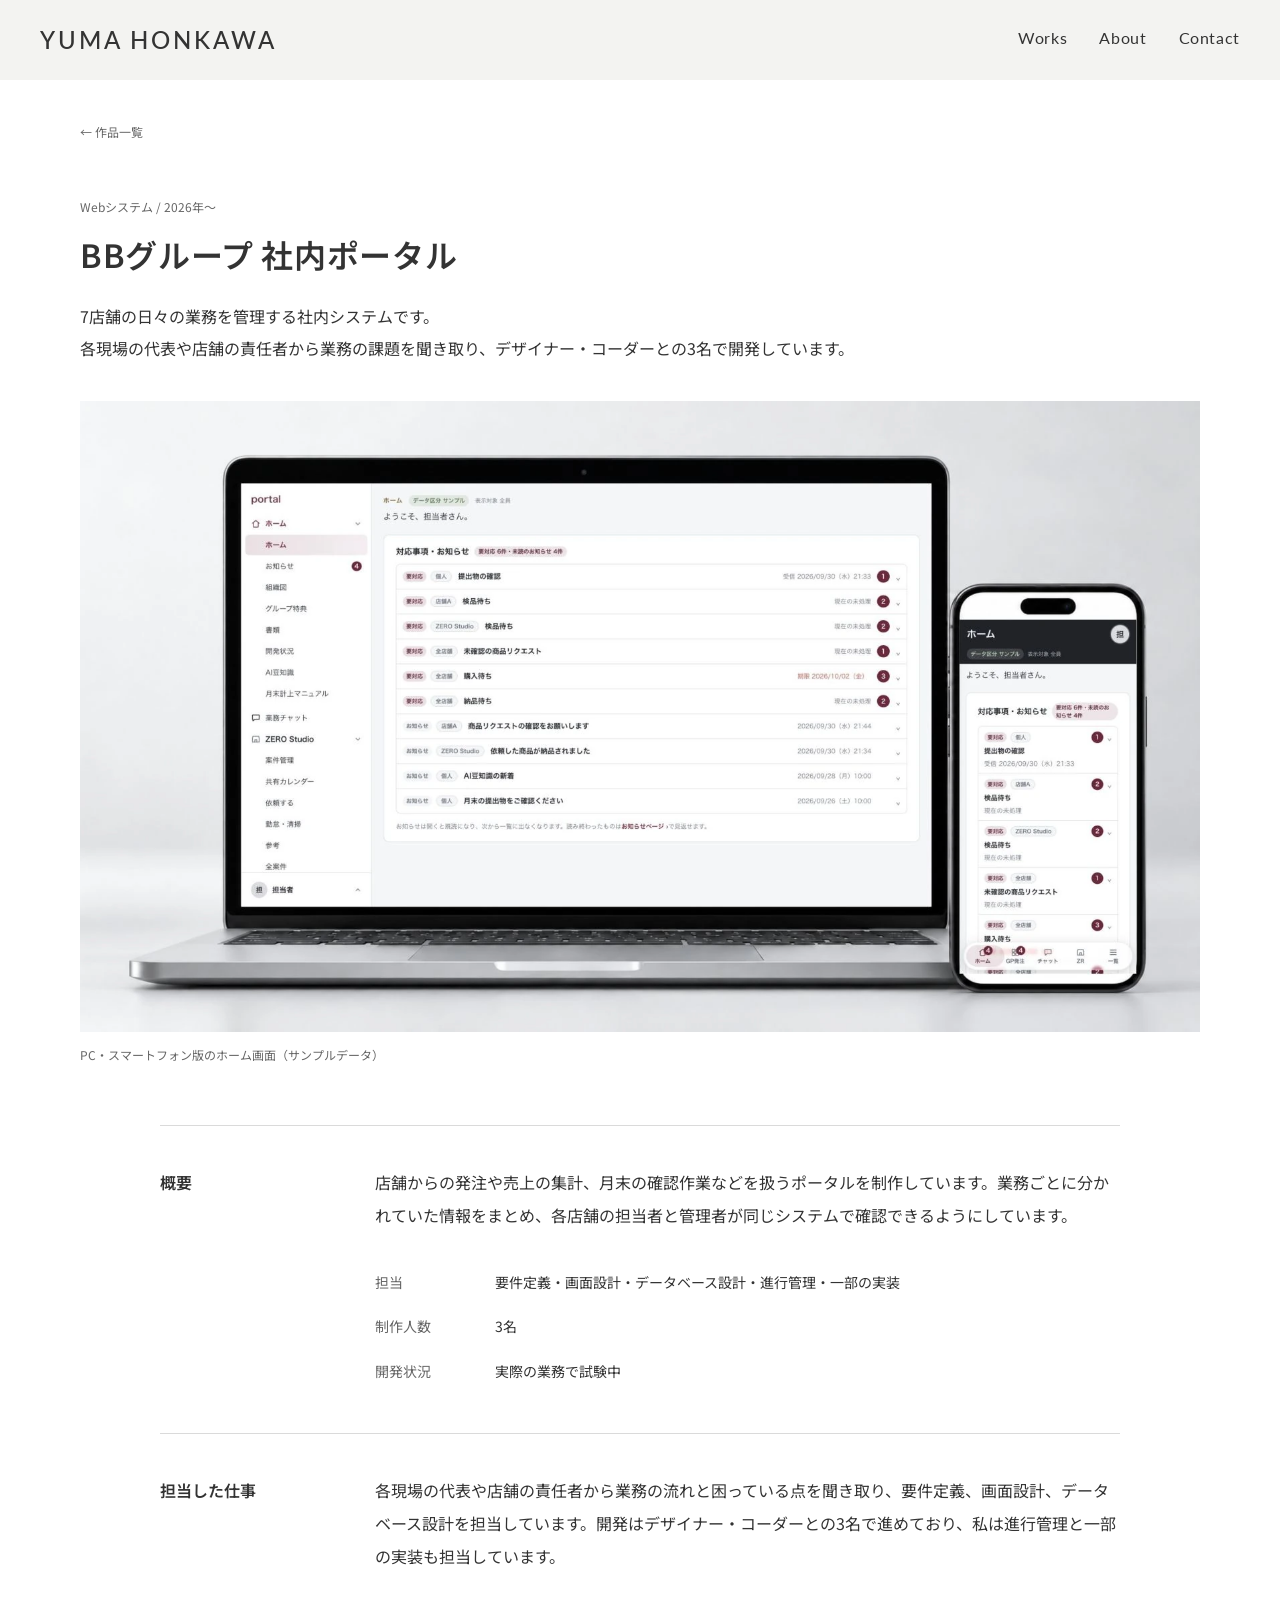
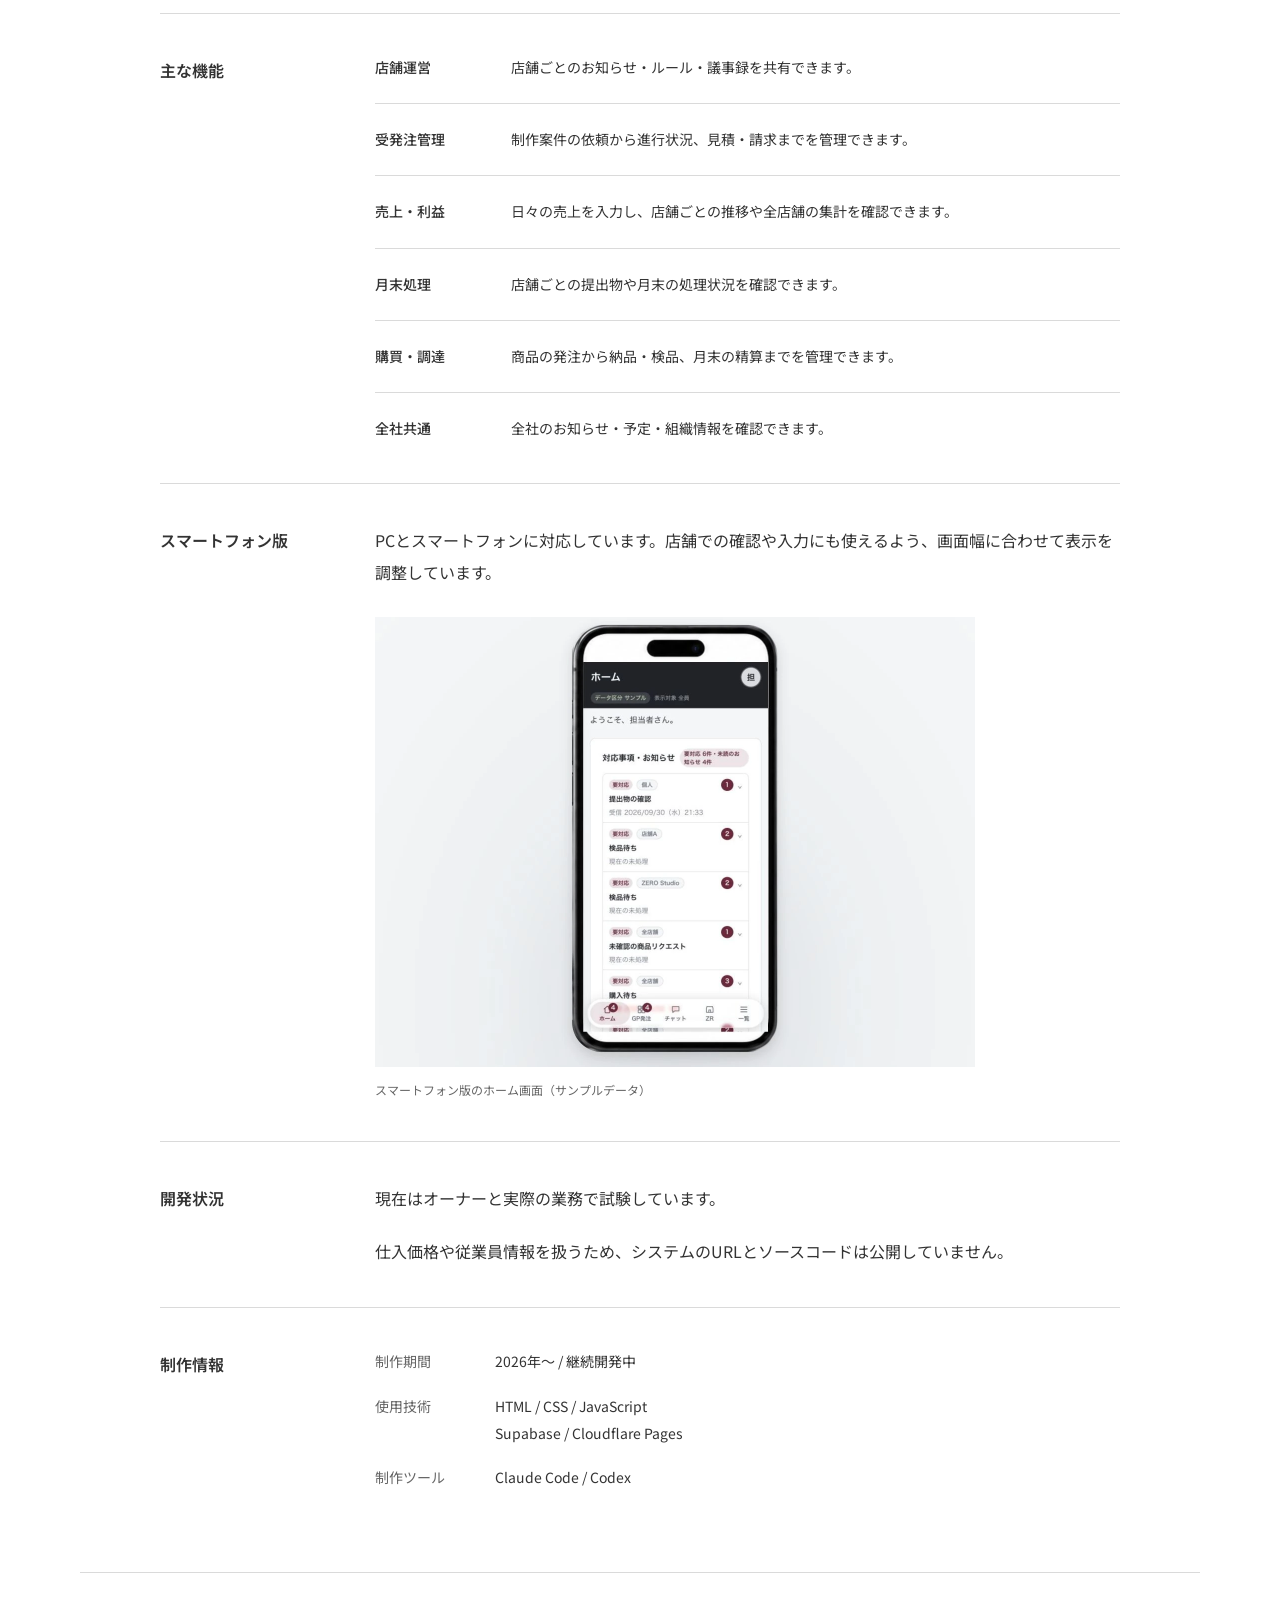
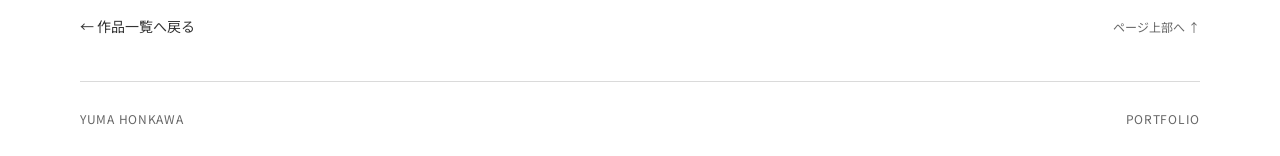
==== commit d02c4261: "モック・ZRページ修正" ====
--- a/bb-portal.html
+++ b/bb-portal.html
@@ -44,33 +44,41 @@
                 <p class="p-case__type">Webシステム / 2026年〜</p>
                 <h1 class="p-case__title">BBグループ 社内ポータル</h1>
                 <p class="p-case__intro p-case__text">
-                    7店舗の日々の業務を管理する社内システムです。
+                    7店舗の日々の業務を管理する<span class="u-nowrap">社内システムです。</span>
                     <br class="p-case__break" />
-                    現場の担当者と実装内容を決め、3名で開発しています。
+                    各現場の代表や店舗の責任者から業務の課題を聞き取り、デザイナー・コーダーとの3名で開発しています。
                 </p>
             </header>
             <figure class="p-case__visual">
                 <img
                     class="p-case__image"
                     src="images/bb-portal-desktop.webp"
-                    alt="社内ポータルのPC版ホーム画面"
-                    width="1920"
-                    height="1440"
+                    alt="社内ポータルのPC・スマートフォン表示（サンプルデータ）"
+                    width="1672"
+                    height="941"
                     fetchpriority="high"
                 />
-                <figcaption class="p-case__caption">PC版のホーム画面</figcaption>
+                <figcaption class="p-case__caption">PC・スマートフォン版のホーム画面（サンプルデータ）</figcaption>
             </figure>
             <div class="p-case__body">
                 <section class="p-case__section" id="overview">
                     <h2 class="p-case__heading">概要</h2>
                     <div class="p-case__section-body">
                         <p class="p-case__text">
-                            店舗からの発注や売上の集計、月末の確認作業などを扱うポータルを制作しています。業務ごとに分かれていた情報をまとめ、各店舗の担当者と管理者が同じシステムで確認できるようにしています。
+                            店舗からの発注や売上の集計、月末の確認作業などを扱うポータルを制作しています。業務ごとに分かれていた情報をまとめ、各店舗の担当者と管理者が同じシステムで<span
+                                class="u-nowrap"
+                                >確認できるようにしています。</span
+                            >
                         </p>
                         <dl class="p-case__facts">
                             <div class="p-case__fact">
                                 <dt class="p-case__fact-title">担当</dt>
-                                <dd class="p-case__fact-text">実装内容の決定・進行管理・一部の実装</dd>
+                                <dd class="p-case__fact-text">
+                                    <span class="u-nowrap">要件定義</span>・<span class="u-nowrap">画面設計</span>・<span
+                                        class="u-nowrap"
+                                        >データベース設計</span
+                                    >・<span class="u-nowrap">進行管理</span>・<span class="u-nowrap">一部の実装</span>
+                                </dd>
                             </div>
                             <div class="p-case__fact">
                                 <dt class="p-case__fact-title">制作人数</dt>
@@ -87,7 +95,10 @@
                     <h2 class="p-case__heading">担当した仕事</h2>
                     <div class="p-case__section-body">
                         <p class="p-case__text">
-                            現場の担当者と実装内容を決め、制作チームの進行を管理しています。デザイナー・コーダーとの3名で開発し、私も一部の実装を担当しています。
+                            各現場の代表や店舗の責任者から業務の流れと困っている点を聞き取り、要件定義、画面設計、データベース設計を担当しています。開発はデザイナー・コーダーとの3名で進めており、私は進行管理と一部の実装も<span
+                                class="u-nowrap"
+                                >担当しています。</span
+                            >
                         </p>
                     </div>
                 </section>
@@ -134,21 +145,19 @@
                             <img
                                 class="p-case__mobile-image"
                                 src="images/bb-portal-mobile.webp"
-                                alt="社内ポータルのスマートフォン版ホーム画面"
-                                width="1920"
-                                height="1440"
+                                alt="社内ポータルのスマートフォン版ホーム画面（サンプルデータ）"
+                                width="1200"
+                                height="900"
                                 loading="lazy"
                             />
-                            <figcaption class="p-case__caption">スマートフォン版のホーム画面</figcaption>
+                            <figcaption class="p-case__caption">スマートフォン版のホーム画面（サンプルデータ）</figcaption>
                         </figure>
                     </div>
                 </section>
                 <section class="p-case__section" id="status">
                     <h2 class="p-case__heading">開発状況</h2>
                     <div class="p-case__section-body">
-                        <p class="p-case__text">
-                            現在はオーナーと実際の業務で試験しています。業務時間の削減効果はまだ実測していません。
-                        </p>
+                        <p class="p-case__text">現在はオーナーと実際の業務で試験しています。</p>
                         <p class="p-case__text">
                             仕入価格や従業員情報を扱うため、システムのURLとソースコードは公開していません。
                         </p>
--- a/css/work-detail.css
+++ b/css/work-detail.css
@@ -59,6 +59,7 @@
     font-size: var(--font-size-300);
     line-height: 2.05;
     overflow-wrap: anywhere;
+    text-wrap: pretty;
 }
 
 .p-case__intro {
@@ -66,9 +67,9 @@
 }
 
 .p-case__image {
-    aspect-ratio: 1.9;
-    object-fit: cover;
-    object-position: center 46%;
+    width: 100%;
+    height: auto;
+    object-fit: contain;
 }
 
 .p-case__caption {
@@ -148,6 +149,10 @@
     font-weight: 500;
 }
 
+.p-case__feature-text {
+    text-wrap: pretty;
+}
+
 .p-case__mobile {
     margin-top: 28px;
     max-width: 600px;
@@ -245,10 +250,13 @@
 
     .p-case .l-header__logo {
         align-self: flex-start;
+        max-width: 100%;
+        overflow-wrap: anywhere;
     }
 
     .p-case .p-gnav__list {
         display: flex;
+        flex-wrap: wrap;
         justify-content: space-between;
         width: 100%;
         gap: var(--spacing-200);
@@ -286,11 +294,6 @@
 
     .p-case__text {
         line-height: 1.95;
-    }
-
-    .p-case__image {
-        aspect-ratio: 4/3;
-        object-fit: contain;
     }
 
     .p-case__body {
